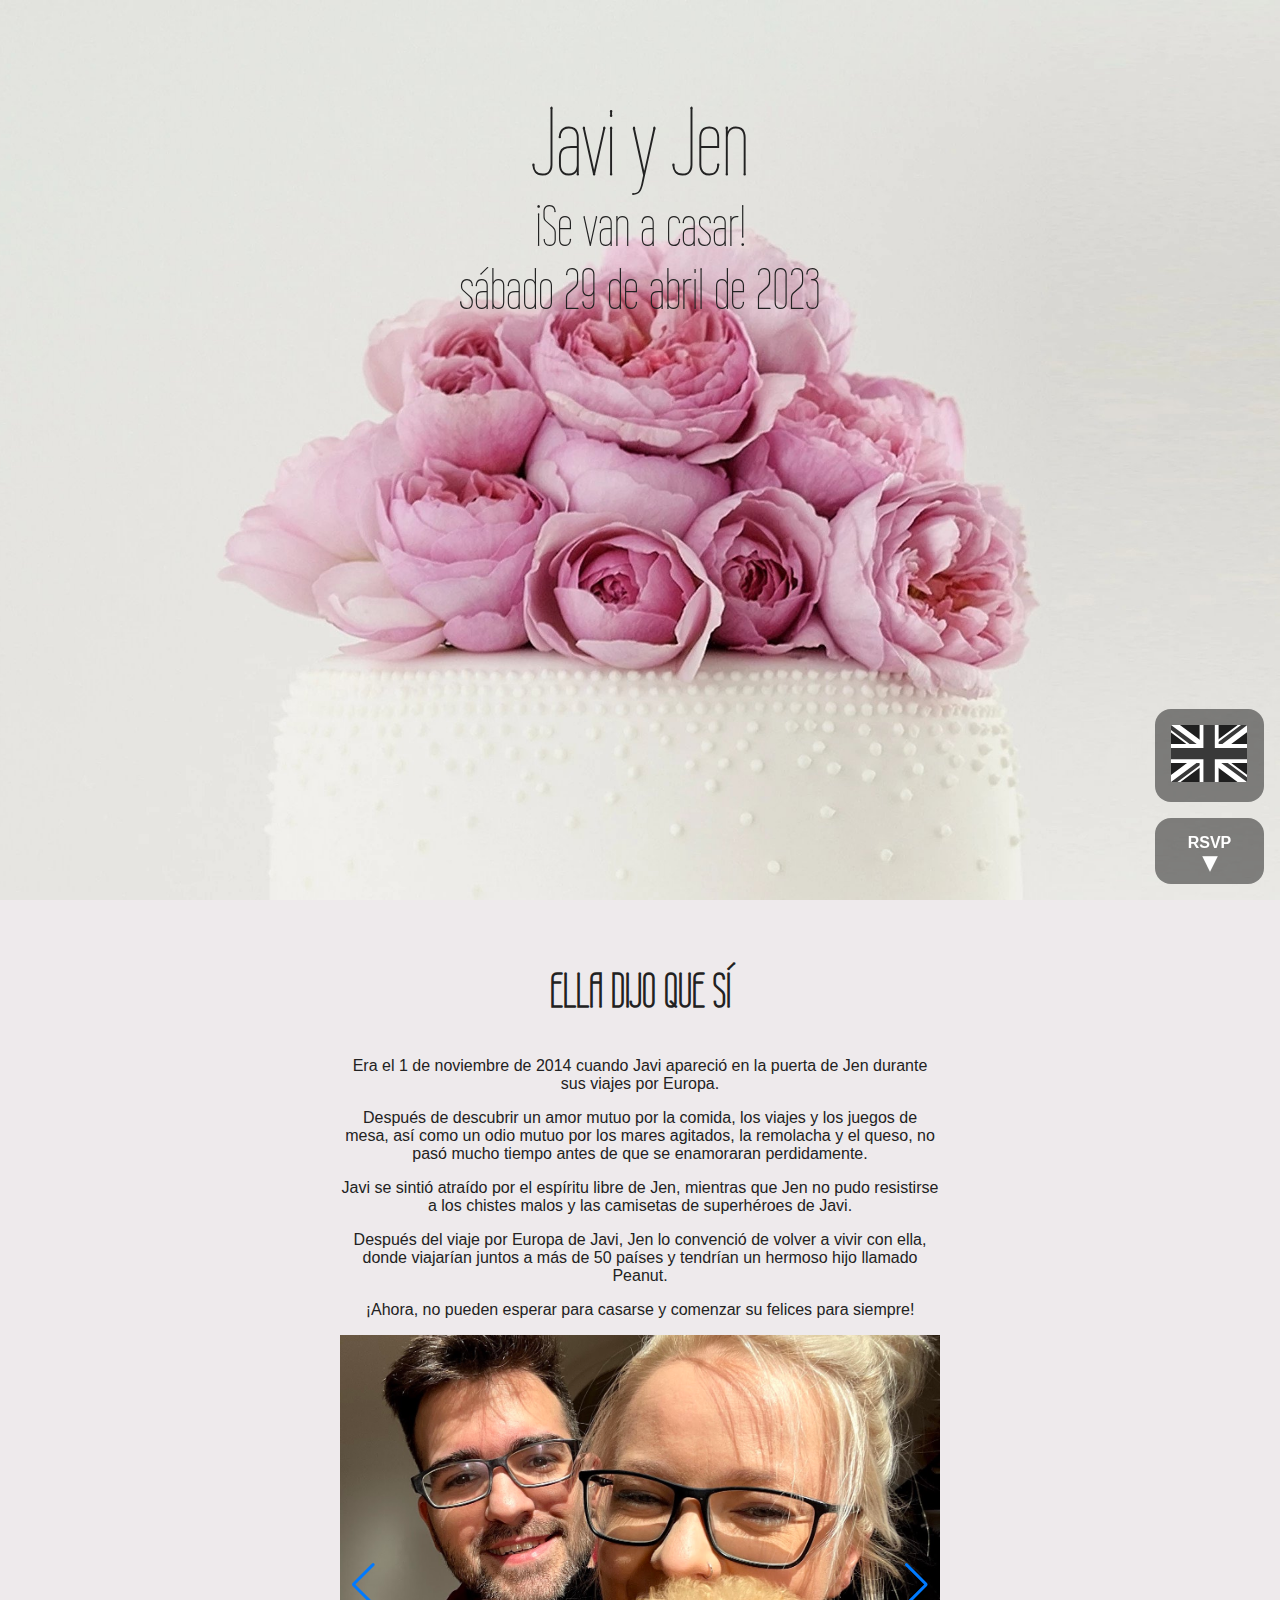
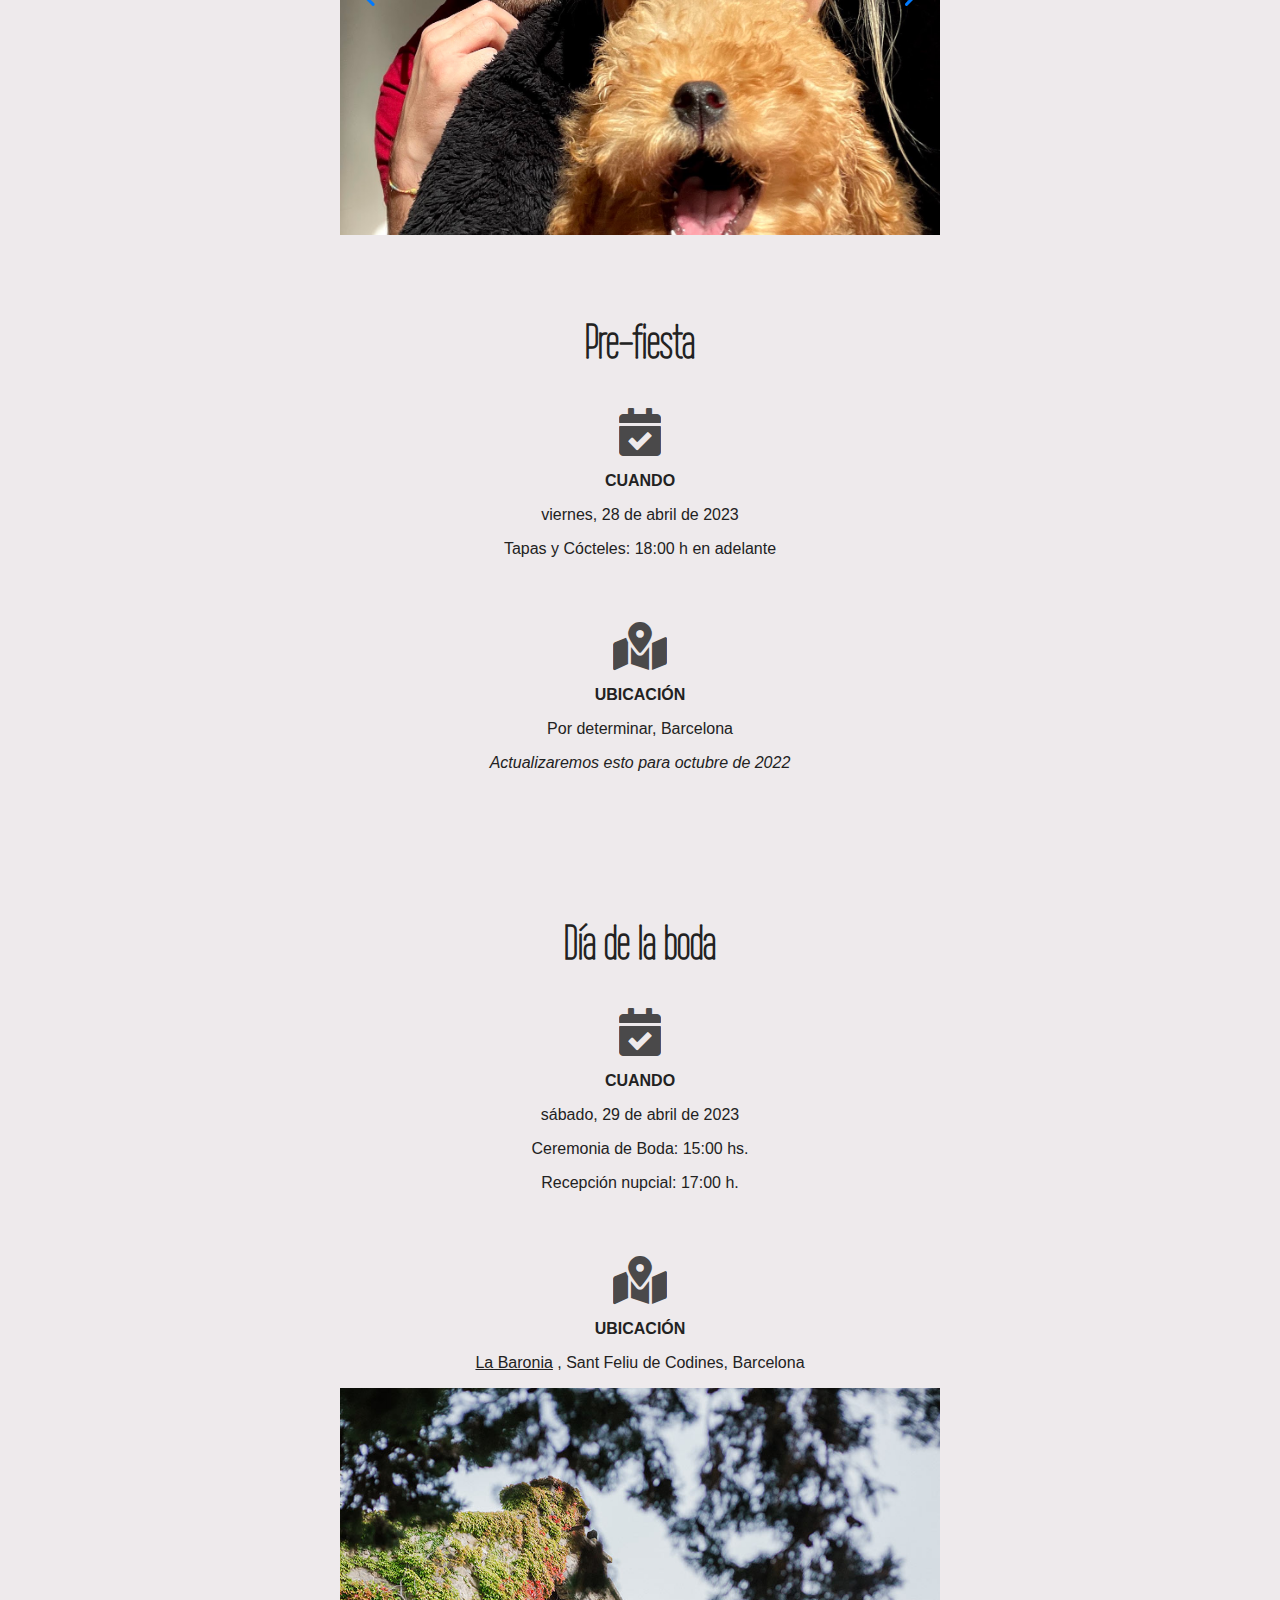
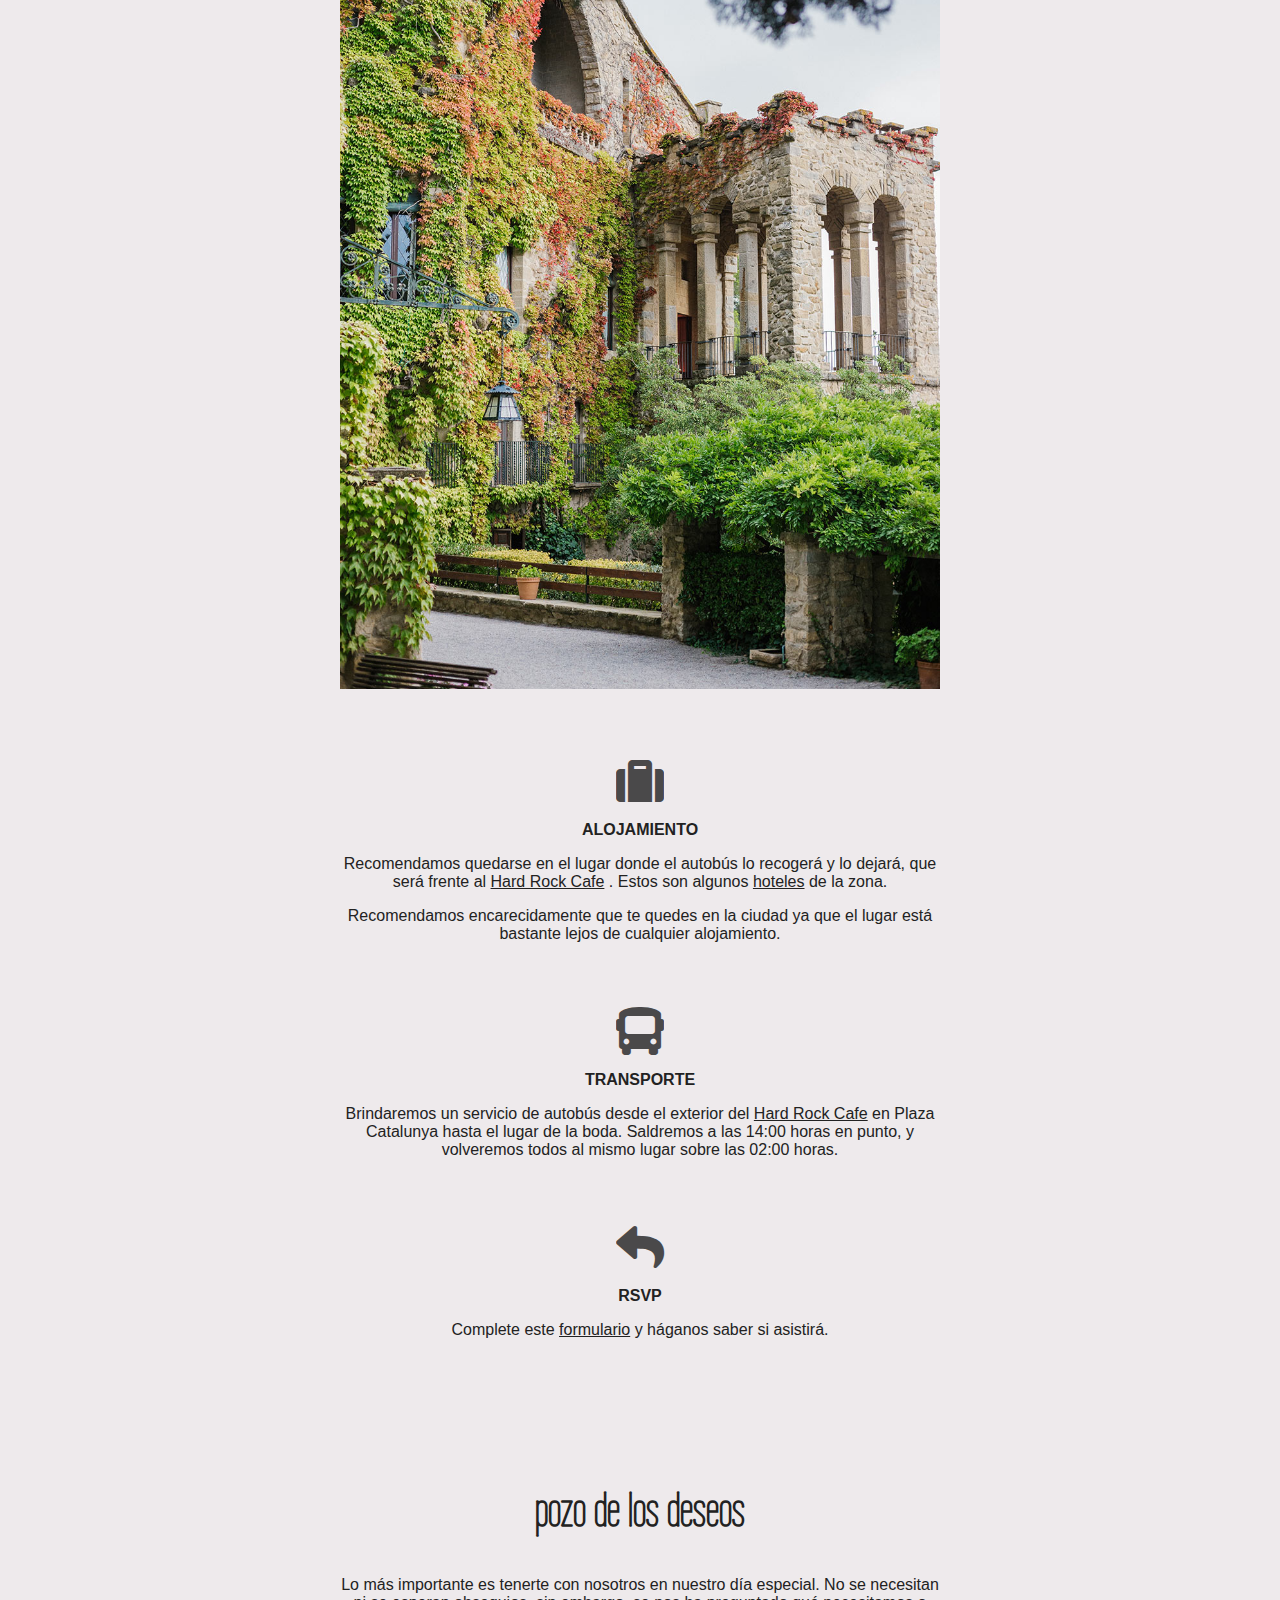
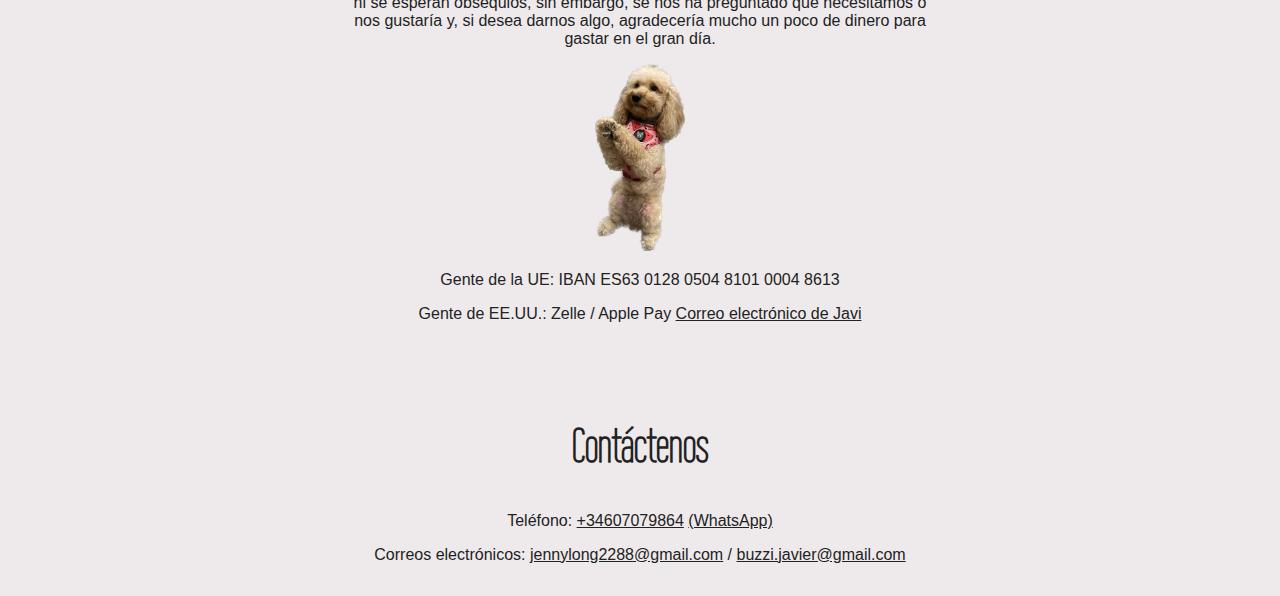
==== index_es.html @ a598b98b "Adds favicon" ====
<!DOCTYPE html>
<html lang="es">
  <head>
    <meta charset="UTF-8">
    <meta name="viewport" content="width=device-width, initial-scale=1">
    <title>La boda de Javi y Jen</title>
    <link rel="shortcut icon" href="img/favicon.ico">
    <link rel="stylesheet" type="text/css" href="theme.css">
    <link rel="stylesheet" type="text/css" href="./icons/css/all.min.css">
    <link rel="stylesheet" href="https://fonts.googleapis.com/css?family=Wire+One&display=swap">
    <link rel="stylesheet" type="text/css" href="https://cdn.jsdelivr.net/npm/swiper@8/swiper-bundle.min.css">

    <script src="https://cdn.jsdelivr.net/npm/swiper@8/swiper-bundle.min.js"></script>
  </head>
  <body>
    <header class="header">
      <div class="wrapper">
        <h1 class="heading">
          Javi y Jen
          <span class="heading-subtext">¡Se van a casar! <br>sábado 29 de abril de 2023</span>
        </h1>
      </div>
      <span id="countdown"></span>
    </header>
    <div class="navigation">
      <a data-scroll href="index.html" id="changeLanguage" class="english" title="In English"><span></span></a>
      <a data-scroll href="#rsvp" id="rsvpButton">RSVP</a>
    </div>
    <section class="section">
      <h2 class="sub-heading">ELLA DIJO QUE SÍ</h2>
      <p>Era el 1 de noviembre de 2014 cuando Javi apareció en la puerta de Jen durante sus viajes por Europa.</p>
      <p>Después de descubrir un amor mutuo por la comida, los viajes y los juegos de mesa, así como un odio mutuo por los mares agitados, la remolacha y el queso, no pasó mucho tiempo antes de que se enamoraran perdidamente.</p>
      <p>Javi se sintió atraído por el espíritu libre de Jen, mientras que Jen no pudo resistirse a los chistes malos y las camisetas de superhéroes de Javi.</p>
      <p>Después del viaje por Europa de Javi, Jen lo convenció de volver a vivir con ella, donde viajarían juntos a más de 50 países y tendrían un hermoso hijo llamado Peanut.</p>
      <p>¡Ahora, no pueden esperar para casarse y comenzar su felices para siempre!</p>
      <div class="swiper">
        <!-- Additional required wrapper -->
        <div class="swiper-wrapper">
          <div class="swiper-slide"><img src="./img/us-3.jpeg" alt="Jen, Javi, and Peanut" /></div>
          <div class="swiper-slide"><img src="./img/us.jpeg" alt="Jen and Javi" /></div>
          <div class="swiper-slide"><img src="./img/us-1.jpeg" alt="Jen and Javi" /></div>
          <div class="swiper-slide"><img src="./img/us-2.jpeg" alt="Jen and Javi" /></div>
        </div>
        <!-- If we need navigation buttons -->
        <div class="swiper-button-prev"></div>
        <div class="swiper-button-next"></div>
      </div>
    </section>
    <section class="section">
      <h2 class="sub-heading">Pre-fiesta</h2>
      <div class="details">
        <i class="fas fa-calendar-check"></i>
        <h3 class="details-heading">Cuando</h3>
        <p>viernes, 28 de abril de 2023</p>
        <p>Tapas y Cócteles: 18:00 h en adelante</p>
      </div>
      <div class="details">
        <i class="fas fa-map-marked-alt"></i>
        <h3 class="details-heading">Ubicación</h3>
        <p>Por determinar, Barcelona</p>
        <p><i>Actualizaremos esto para octubre de 2022</i></p>
      </div>
    </section>
    <section class="section">
      <h2 class="sub-heading">Día de la boda</h2>
      <div class="details">
        <i class="fas fa-calendar-check"></i>
        <h3 class="details-heading">Cuando</h3>
        <p>sábado, 29 de abril de 2023</p>
        <p>Ceremonia de Boda: 15:00 hs.</p>
        <p>Recepción nupcial: 17:00 h.</p>
      </div>
      <div class="details">
        <i class="fas fa-map-marked-alt"></i>
        <h3 class="details-heading">Ubicación</h3>
        <p><a rel="noopener" target="_blank" href="https://www.google.com/maps/place/La+Baronia/@41.6997006,2.1577025,15z/data=!4m2!3m1!1s0x0:0x22a5445315586c4f?sa=X&amp;ved=2ahUKEwiZ_7Hfxa36AhWH_KQKHc-iAcgQ_BJ6BAhlEAc">La Baronia</a> , Sant Feliu de Codines, Barcelona</p>
        <img src="./img/resort.jpeg" alt="La Baronía" />
      </div>
      <div class="details">
        <i class="fas fa-suitcase"></i>
        <h3 class="details-heading">Alojamiento</h3>
        <p>Recomendamos quedarse en el lugar donde el autobús lo recogerá y lo dejará, que será frente al <a href="https://www.google.com/maps/place/Hard+Rock+Cafe/@41.3858942,2.1707583,15z/data=!4m2!3m1!1s0x0:0x4099c128fa4b2ab0?sa=X&amp;ved=2ahUKEwimu-HQ0a36AhVbhP0HHeHsADwQ_BJ6BAhwEAc" ,="" target="_blank">Hard Rock Cafe</a> . Estos son algunos <a href="https://www.google.com/maps/search/hotels/@41.3874303,2.1682647,17z/data=!3m1!4b1!4m7!2m6!5m4!5m2!1s2023-04-28!2i2!9i300!6e3" target="_blank">hoteles</a> de la zona.</p>
        <p>Recomendamos encarecidamente que te quedes en la ciudad ya que el lugar está bastante lejos de cualquier alojamiento.</p>
      </div>
      <div class="details">
        <i class="fas fa-bus"></i>
        <h3 class="details-heading">Transporte</h3>
        <p>Brindaremos un servicio de autobús desde el exterior del <a href="https://www.google.com/maps/place/Hard+Rock+Cafe/@41.3858942,2.1707583,15z/data=!4m2!3m1!1s0x0:0x4099c128fa4b2ab0?sa=X&amp;ved=2ahUKEwimu-HQ0a36AhVbhP0HHeHsADwQ_BJ6BAhwEAc" ,="" target="_blank">Hard Rock Cafe</a> en Plaza Catalunya hasta el lugar de la boda. Saldremos a las 14:00 horas en punto, y volveremos todos al mismo lugar sobre las 02:00 horas.</p>
      </div>
      <div class="details" id="rsvp">
        <i class="fas fa-reply"></i>
        <h3 class="details-heading">RSVP</h3>
        <p>Complete este <a target="_blank" href="https://forms.gle/3f8pbY7bsptuFsvb8">formulario</a> y háganos saber si asistirá.</p>
      </div>
    </section>
    <section class="section">
      <h2 class="sub-heading">pozo de los deseos</h2>
      <p>Lo más importante es tenerte con nosotros en nuestro día especial. No se necesitan ni se esperan obsequios, sin embargo, se nos ha preguntado qué necesitamos o nos gustaría y, si desea darnos algo, agradecería mucho un poco de dinero para gastar en el gran día.</p>
      <img class="peanut" src="./img/peanut.png" alt="Peanut" />

      <p>Gente de la UE: IBAN <span id="javi2">no-scrape!</span></p>
      <p>Gente de EE.UU.: Zelle / Apple Pay <a href="#javi">Correo electrónico de Javi</a></p>
    </section>
    <section class="section">
      <h2 class="sub-heading">Contáctenos</h2>
      <p>Teléfono: <span id="jen2">no-scrape!</span> <span id="jen3">no-scrape!</span></p>

      <p>Correos electrónicos: <span id="jen">no-scrape!</span> / <span id="javi">no-scrape!</span></p>
    </section>
    <script src="./js/smooth-scroll.polyfills.min.js"></script>
    <script defer>
      var scroll = new SmoothScroll('a[href*="#"]');
      var rsvpButton = document.getElementById('rsvpButton')

      var javi = 'YnV6emkuamF2aWVyQGdtYWlsLmNvbQ==';
      var javi2 = 'RVM2MyAwMTI4IDA1MDQgODEwMSAwMDA0IDg2MTM=';
      var jen = 'amVubnlsb25nMjI4OEBnbWFpbC5jb20=';
      var jen2 = 'KzM0NjA3MDc5ODY0';

      function createLink(type, value, wrapElement, display) {
        var el = document.createElement("a");
        el.href = type + value
        el.innerHTML = display || value
        wrapElement.innerHTML = el.outerHTML
      }

      createLink('m' + 'a' + 'i' + 'l' + 't' + 'o' + ':', atob(javi), document.getElementById('javi'));
      document.getElementById('javi2').innerHTML = atob(javi2);
      createLink('m' + 'a' + 'i' + 'l' + 't' + 'o' + ':', atob(jen), document.getElementById('jen'));
      createLink('m' + 'a' + 'i' + 'l' + 't' + 'o' + ':', atob(jen), document.getElementById('jen'));
      createLink('t' + 'e' + 'l' + ':', atob(jen2), document.getElementById('jen2'));
      createLink('https://wa.me/', atob(jen2).replace('+', ''), document.getElementById('jen3'), '(WhatsApp)');

      var countDownDate = new Date("Apr 29, 2023 14:00:00").getTime();

      var x = setInterval(function() {

        // Get today's date and time
        var now = new Date().getTime();

        // Find the distance between now and the count down date
        var distance = countDownDate - now;

        // Time calculations for days, hours, minutes and seconds
        var days = Math.floor(distance / (1000 * 60 * 60 * 24));
        var hours = Math.floor((distance % (1000 * 60 * 60 * 24)) / (1000 * 60 * 60));
        var minutes = Math.floor((distance % (1000 * 60 * 60)) / (1000 * 60));
        var seconds = Math.floor((distance % (1000 * 60)) / 1000);

        document.getElementById("countdown").innerHTML = days + "d " + hours + "h "
        + minutes + "m " + seconds + "s ";

        // If the count down is finished, write some text
        if (distance < 0) {
          clearInterval(x);
          document.getElementById("countdown").innerHTML = "Thank you for coming.";
        }
      }, 1000);

      var swiper = new Swiper('.swiper', {
        // Optional parameters
        direction: 'horizontal',
        centeredSlides: true,
        loop: true,

        // If we need pagination
        pagination: {
          el: '.swiper-pagination',
        },

        // Navigation arrows
        navigation: {
          nextEl: '.swiper-button-next',
          prevEl: '.swiper-button-prev',
        },

        // And if we need scrollbar
        scrollbar: {
          el: '.swiper-scrollbar',
        },
      });
    </script>
  </body>
</html>
---- theme.css ----
*{
    font-family: 'Quicksand', sans-serif;
    font-size: 16px;
    color: #222;
}
html, body{
    margin: 0;
    height: 100vh;
    text-align: center;
   background-color: #dad0d573;
}
.header{
    background-image: url(./img/hero.jpeg);
    background-repeat: no-repeat;
    background-position: 50% 60%;
    background-attachment: scroll;
    background-size: cover;
    height: 40vh;
    margin: 0;
    padding-top: 60vh;
}
.wrapper {
    position: absolute;
    width: 100%;
}
.heading {
    position: relative;
    display: block;
    font-family: 'Wire One', cursive;
    font-size: 6em;
    font-weight: normal;
    margin: 0;
    margin-top: -50vh;
}
#countdown {
    display: block;
    font-family: 'Wire One', cursive;
    font-size: 3em;
    margin-top: 25vh;
}
.heading-subtext{
    display: block;
    font-family: 'Wire One', cursive;
    font-size: .6em;
    /* padding-top: 23vh; */
}
#changeLanguage.english > span {
    background: url("img/uk.svg") no-repeat;
}
#changeLanguage.spanish > span {
    background: url("img/es.svg") no-repeat;
}
#changeLanguage.english:hover > span {
    background: url("img/us.svg") no-repeat;
}
#changeLanguage.spanish:hover > span {
    background: url("img/cu.svg") no-repeat;
}

#changeLanguage > span {
    width: 1em;
    display: inline-block;
    min-width: 77px;
    min-height: 57px;
    filter: grayscale(100%);
}
.navigation {
    position: fixed;
    z-index: 9999;
    right: 1em;
    bottom: 1em;
}
.navigation a{
    margin-bottom: 1em;
    display: block;
    background: rgba(20,20,20,.5);
    border-radius: 1em;
    color: white;
    font-weight: bold;
    padding: 1em;
    text-decoration: none;
}
.navigation a:last-child{
    margin-bottom: 0;
}
.navigation a#rsvpButton::after{
    content: "\25BE";
    display: block;
    font-size: 28px;
    line-height: 0;
    margin-bottom: 6px;
    margin-top: 10px;
    text-align: center;
}
.navigation a:active,
.navigation a:hover{
    background: rgba(20,20,20,.9);
}
.section{
    margin: 0 auto;
    max-width: 600px;
    padding: 1em 2.4em;
}
.sub-heading{
    font-family: 'Wire One', cursive;
    font-size: 3em;
    margin-top: 1em;
}
.details{
    margin: 0 auto 4em;
}
.details-heading{
    font-weight: bold;
    text-transform: uppercase;
}
.fas {
    font-size: 3em;
    opacity: .8;
}
.section img {
    width: 100%
}

.section img.peanut {
    max-width: 10vh;
}
/* .swiper {
    width-max: 600px;
    height-max: 300px;
} */
.swiper-slide {
    text-align: center;
    font-size: 18px;
    background: #fff;
    display: flex;
    justify-content: center;
    align-items: center;
}

.swiper-slide img {
    display: block;
    width: 100%;
    height: 100%;
    object-fit: cover;
    max-height: 500px;
}

.swiper-slide {
    width: 50%;
}

.swiper-slide:nth-child(2n) {
    width: 20%;
}

.swiper-slide:nth-child(3n) {
    width: 40%;
}


@media only screen and (max-width: 600px) {
    .heading {
        font-size: 4em;
    }
    .navigation {
        right: .5em;
        bottom: .5em;
    }
    .navigation a{
        margin-bottom: .5em;
        border-radius: .5em;
        padding: .5em;
    }
    #changeLanguage > span {
        min-width: 50px;
        min-height: 37px;
    }
  }
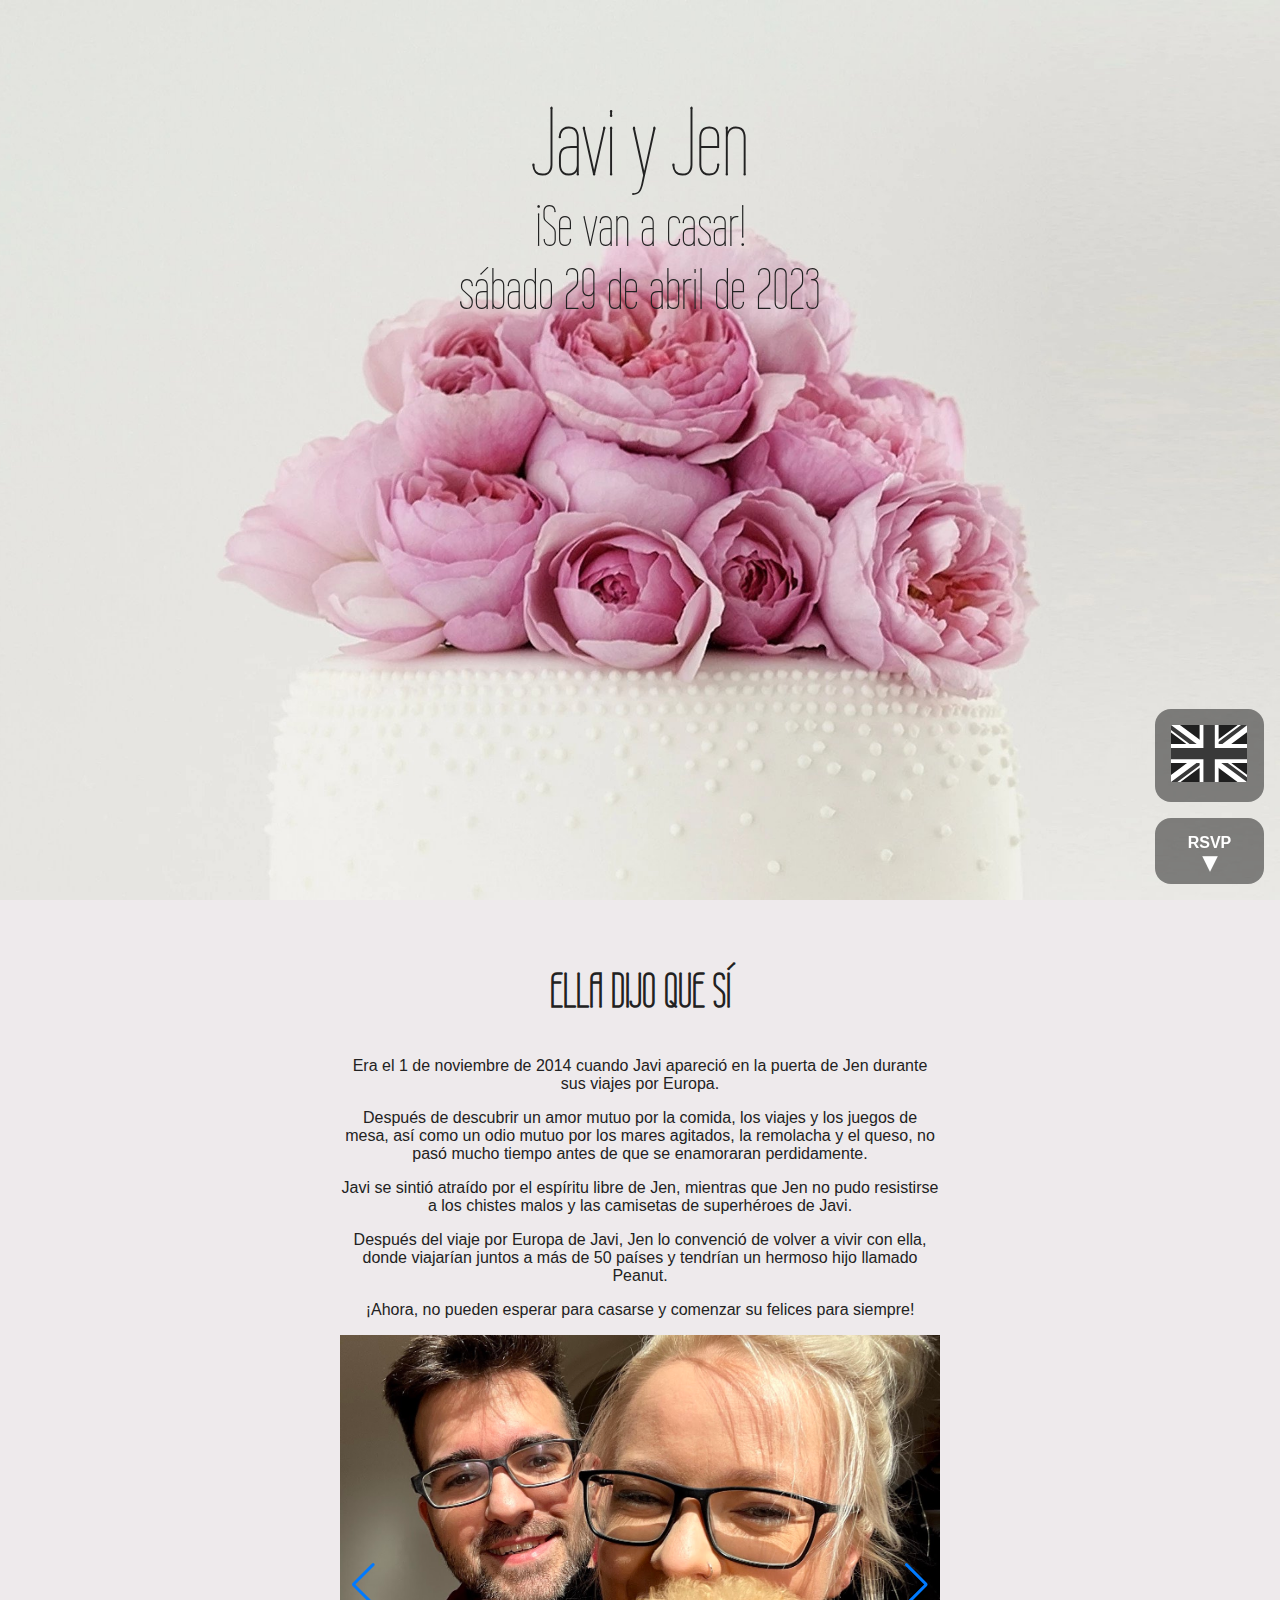
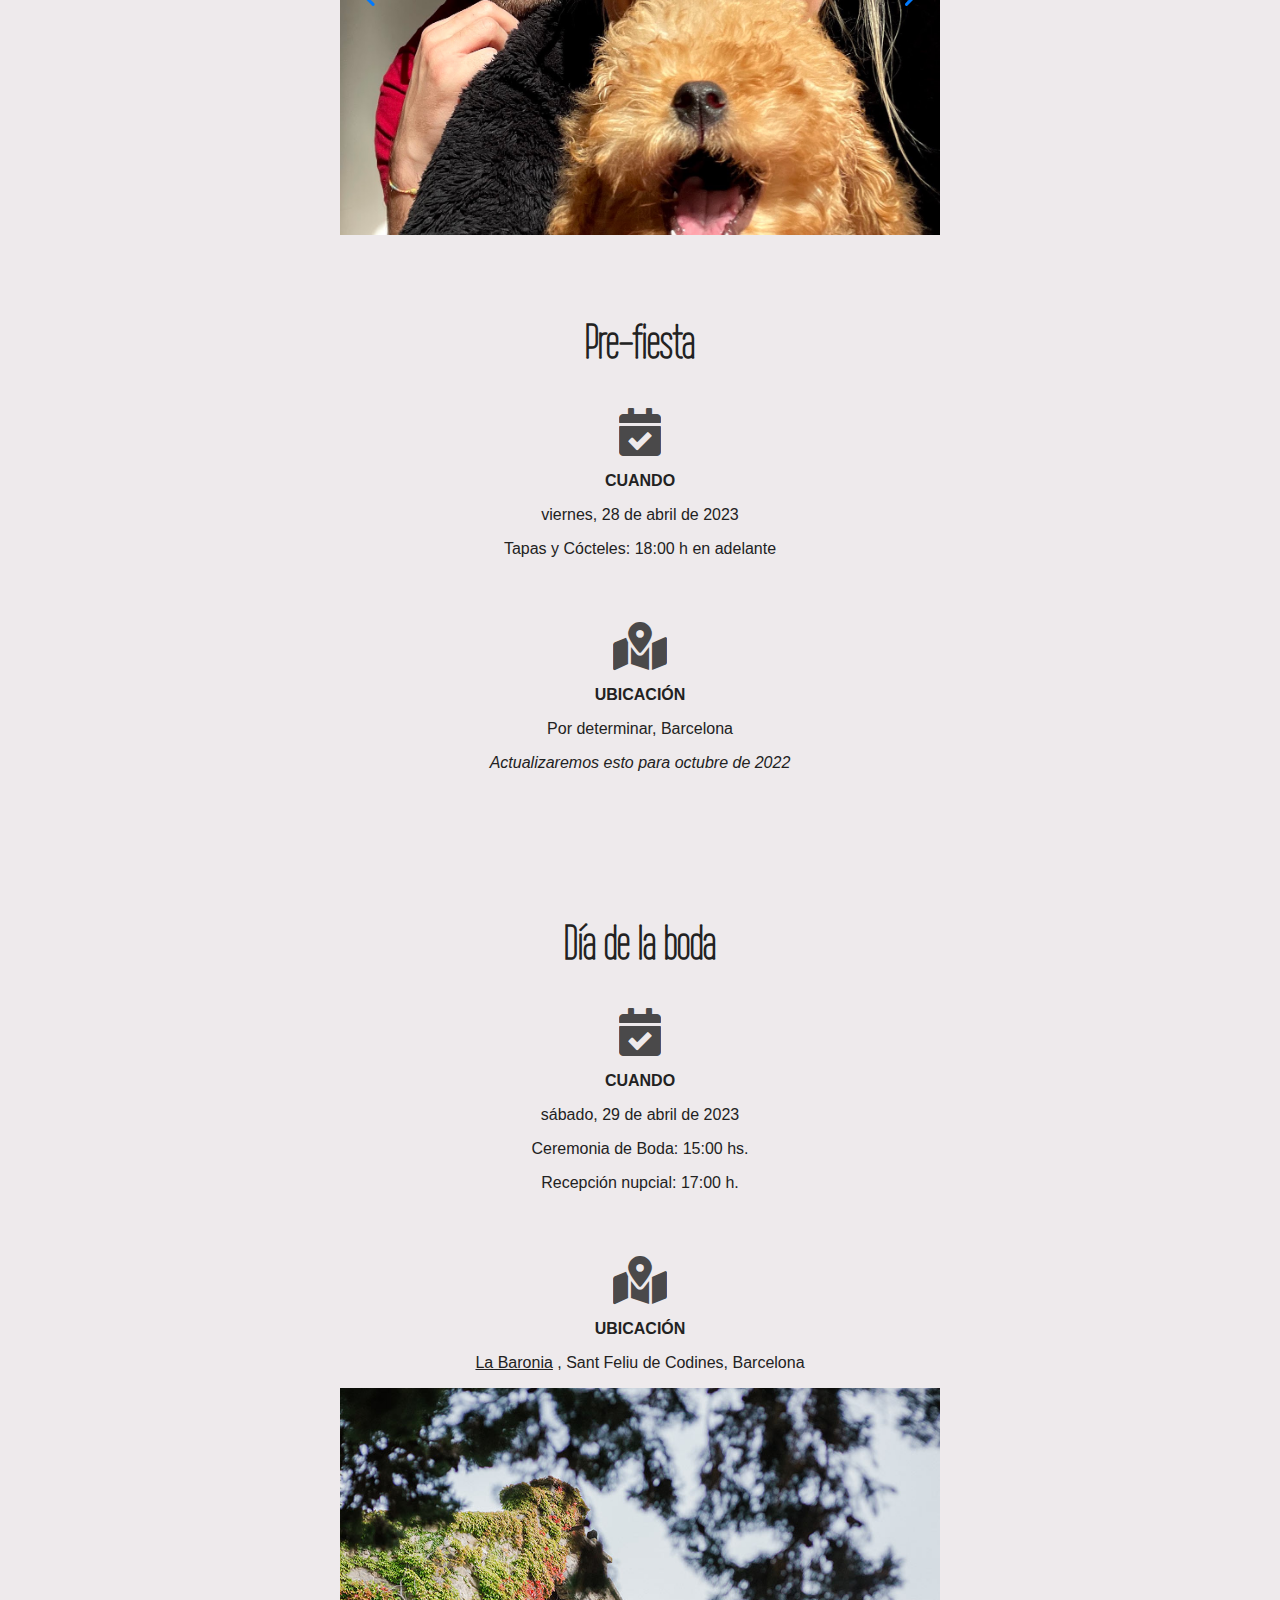
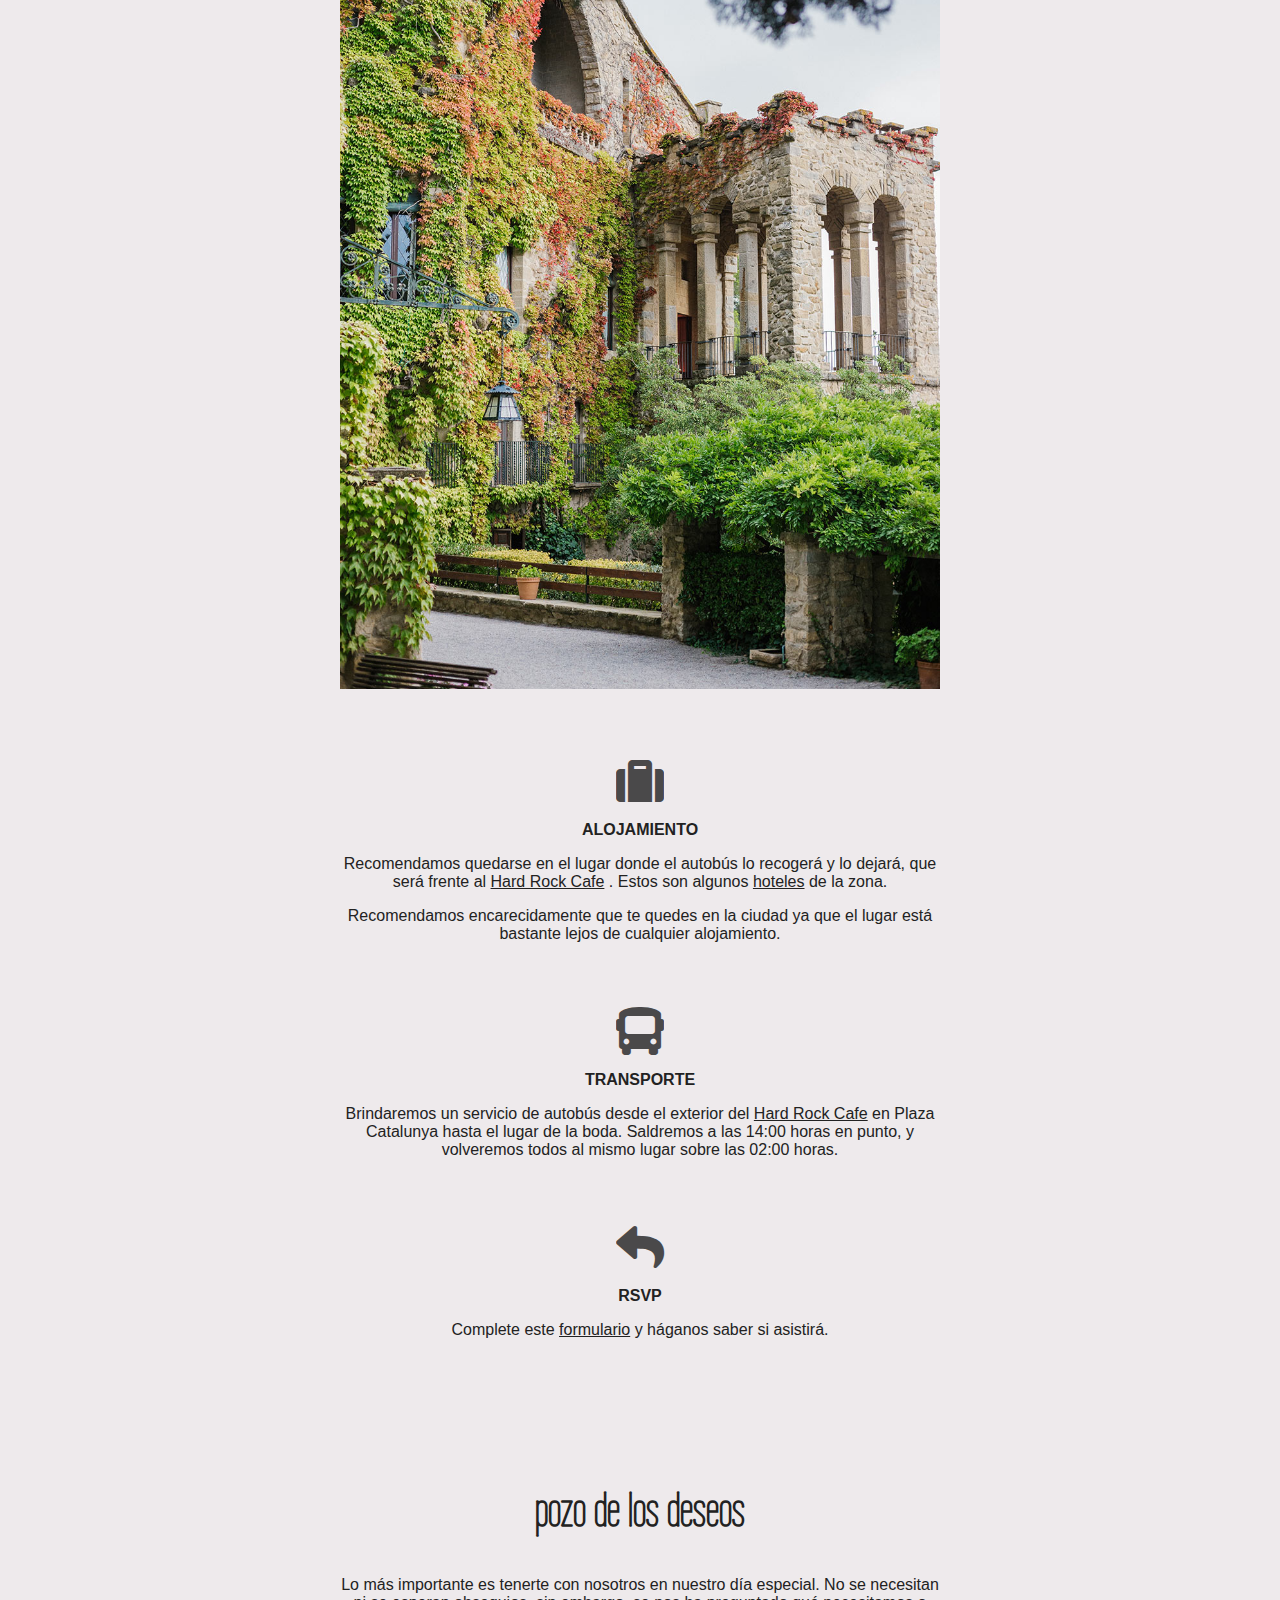
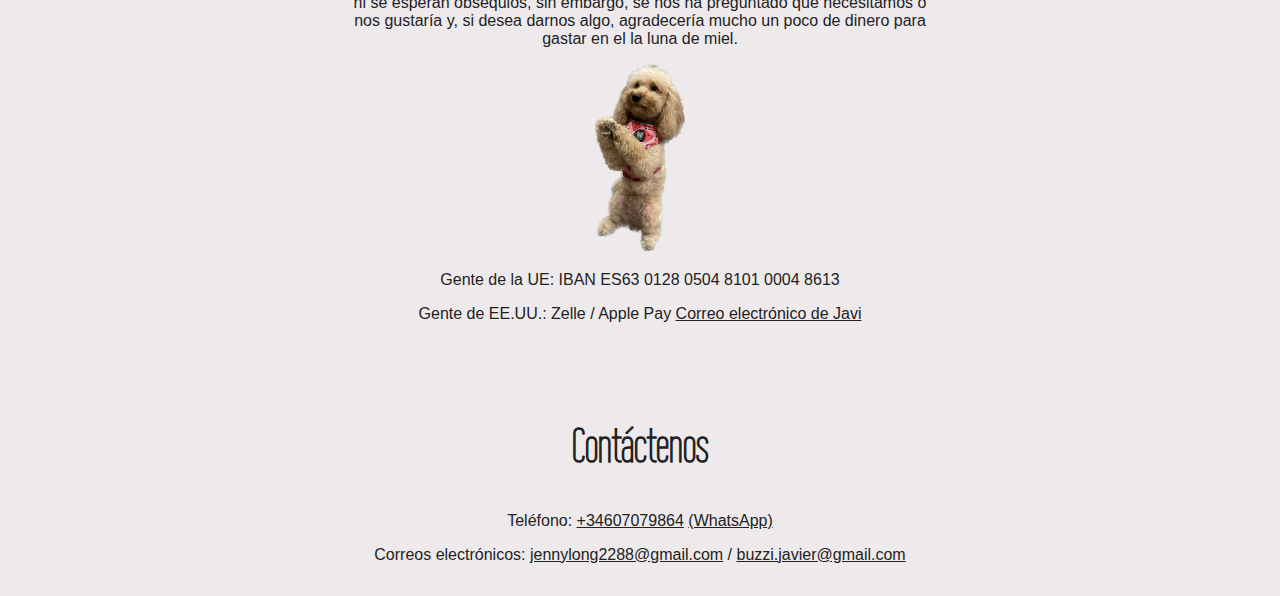
==== commit 4465349d: "Update text" ====
--- a/index_es.html
+++ b/index_es.html
@@ -95,7 +95,7 @@
     </section>
     <section class="section">
       <h2 class="sub-heading">pozo de los deseos</h2>
-      <p>Lo más importante es tenerte con nosotros en nuestro día especial. No se necesitan ni se esperan obsequios, sin embargo, se nos ha preguntado qué necesitamos o nos gustaría y, si desea darnos algo, agradecería mucho un poco de dinero para gastar en el gran día.</p>
+      <p>Lo más importante es tenerte con nosotros en nuestro día especial. No se necesitan ni se esperan obsequios, sin embargo, se nos ha preguntado qué necesitamos o nos gustaría y, si desea darnos algo, agradecería mucho un poco de dinero para gastar en el la luna de miel.</p>
       <img class="peanut" src="./img/peanut.png" alt="Peanut" />
 
       <p>Gente de la UE: IBAN <span id="javi2">no-scrape!</span></p>
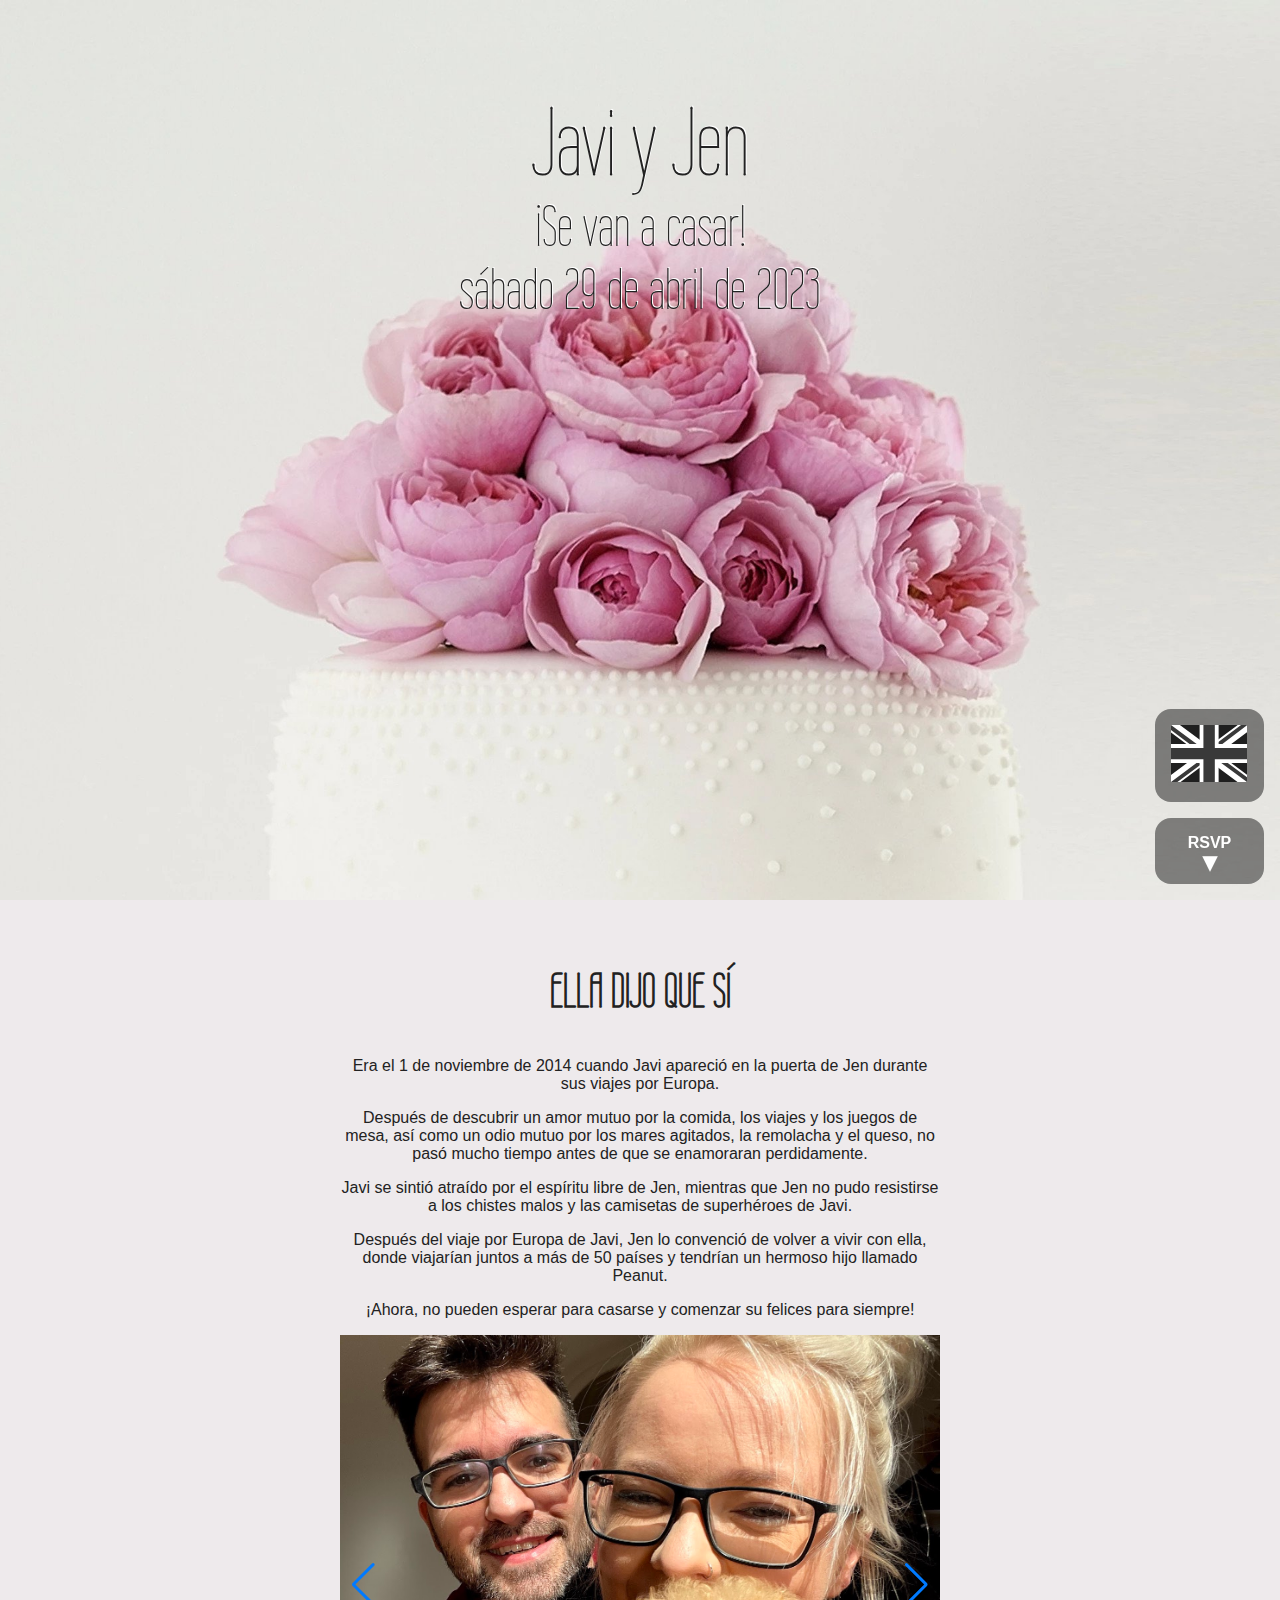
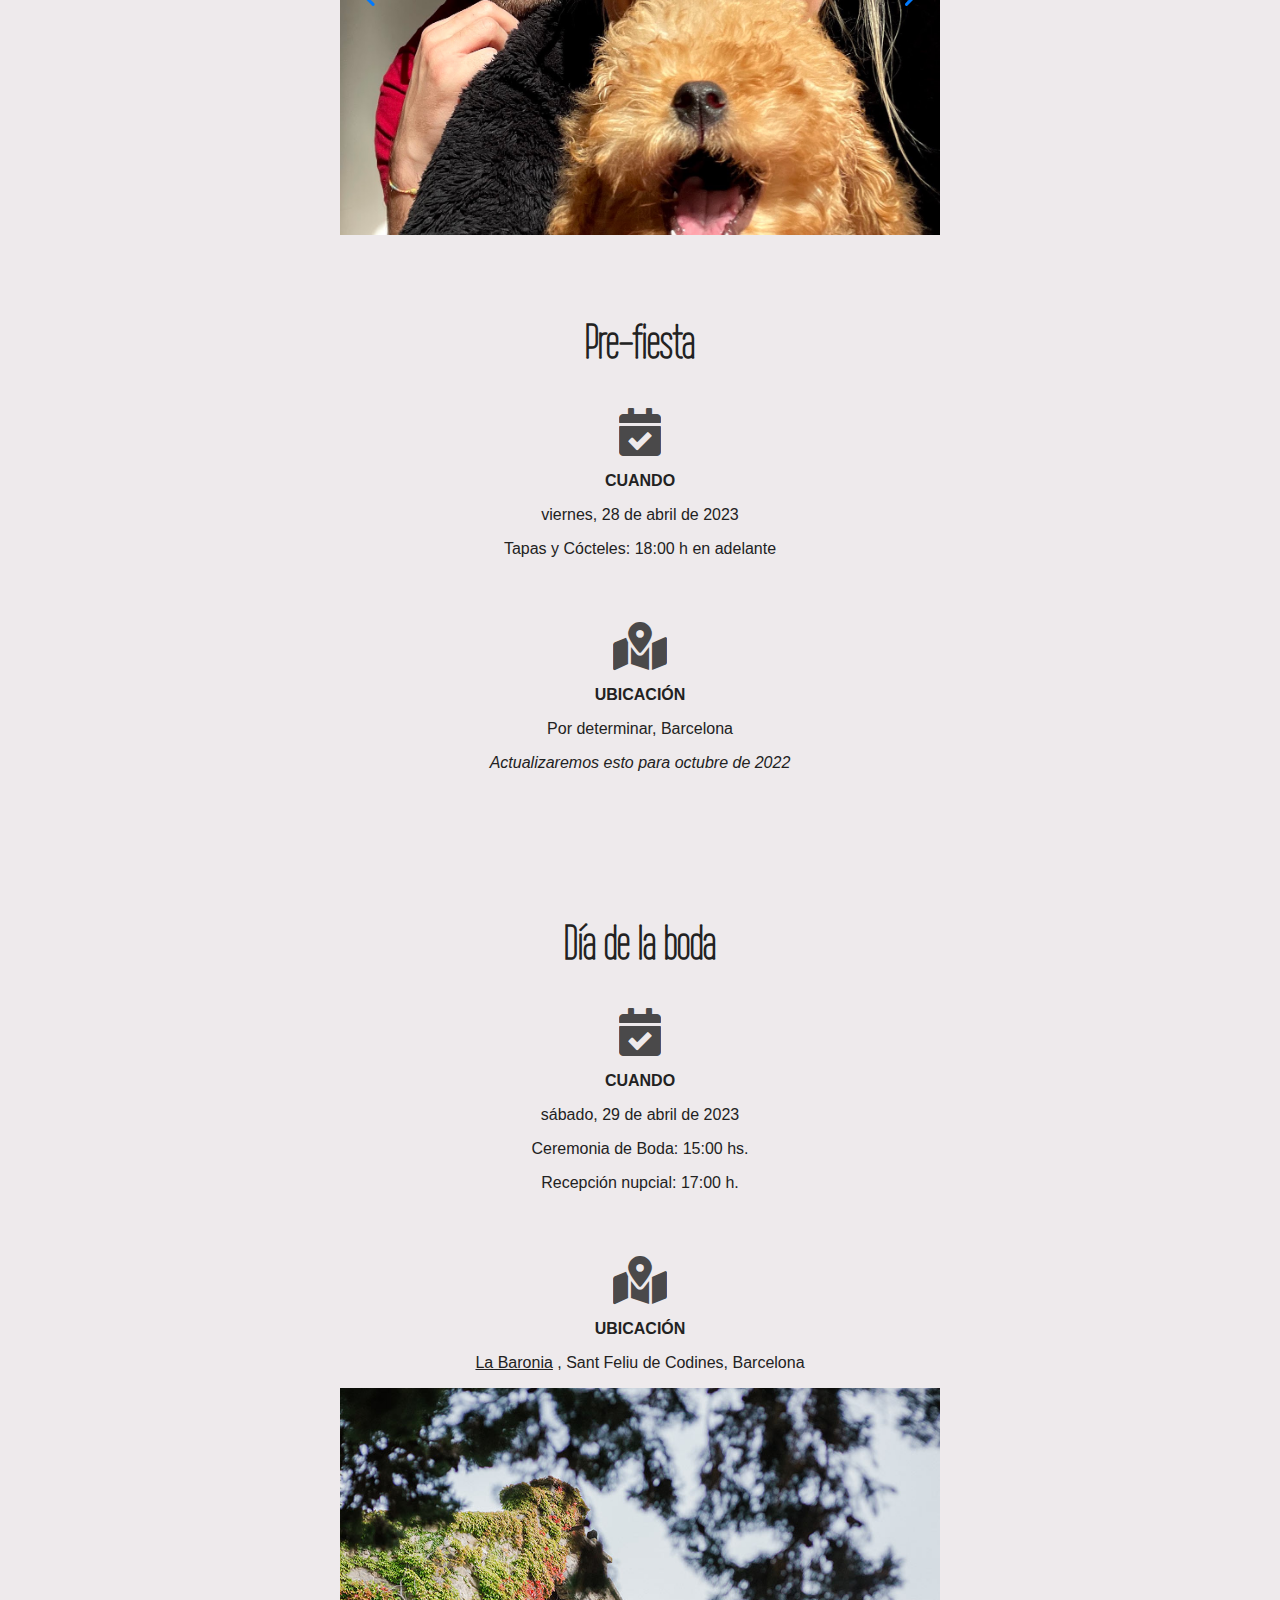
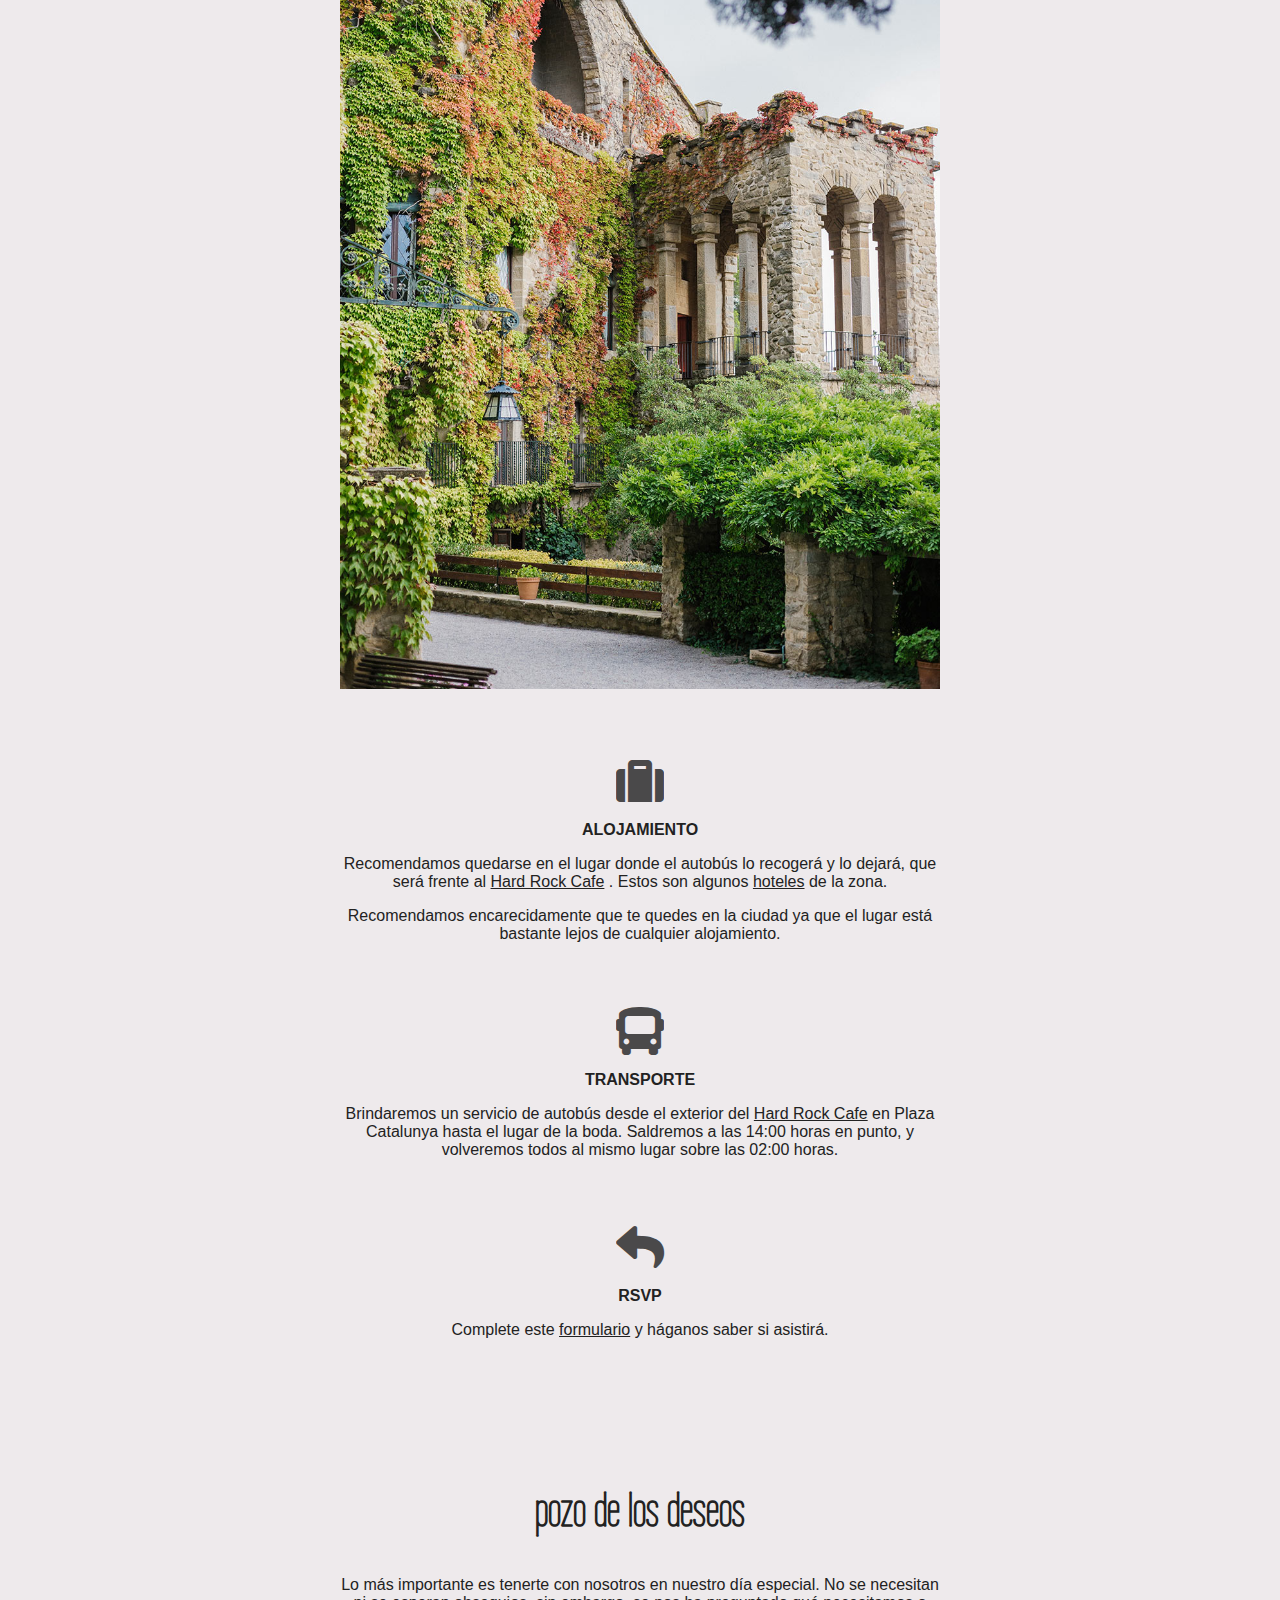
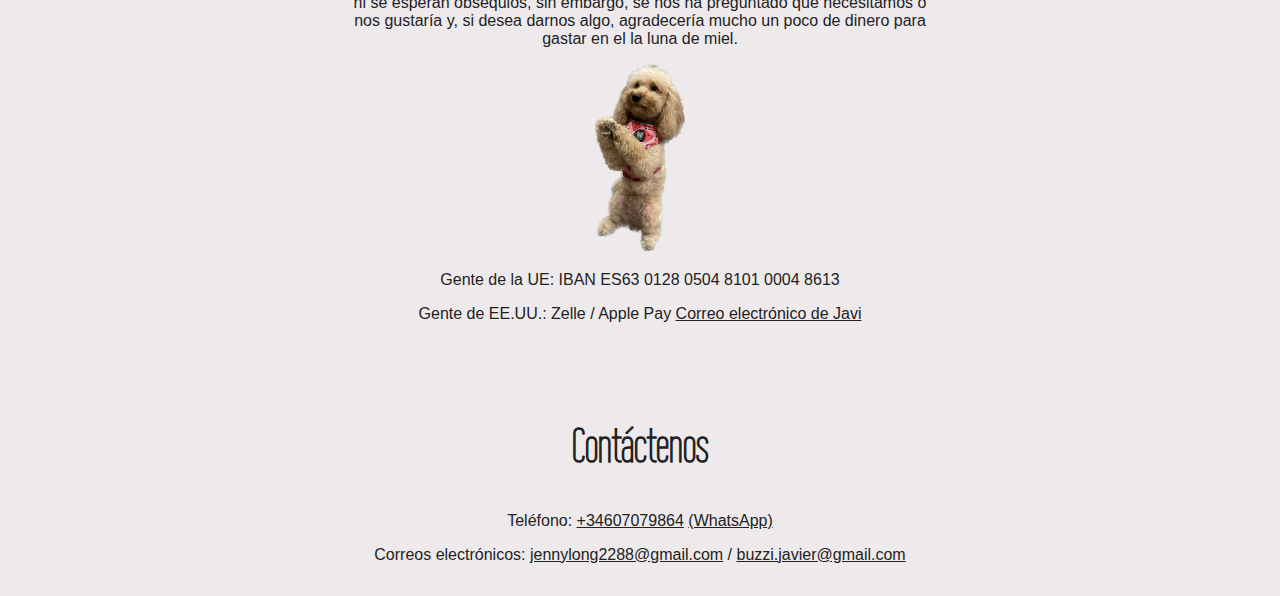
==== commit 4e066e56: "Fixes css" ====
--- a/index_es.html
+++ b/index_es.html
@@ -5,7 +5,7 @@
     <meta name="viewport" content="width=device-width, initial-scale=1">
     <title>La boda de Javi y Jen</title>
     <link rel="shortcut icon" href="img/favicon.ico">
-    <link rel="stylesheet" type="text/css" href="theme.css">
+    <link rel="stylesheet" type="text/css" href="theme.css?t=2">
     <link rel="stylesheet" type="text/css" href="./icons/css/all.min.css">
     <link rel="stylesheet" href="https://fonts.googleapis.com/css?family=Wire+One&display=swap">
     <link rel="stylesheet" type="text/css" href="https://cdn.jsdelivr.net/npm/swiper@8/swiper-bundle.min.css">
--- a/theme.css
+++ b/theme.css
@@ -1,6 +1,6 @@
 *{
     font-family: 'Quicksand', sans-serif;
-    font-size: 16px;
+    font-size: 1em;
     color: #222;
 }
 html, body{
@@ -9,7 +9,30 @@
     text-align: center;
    background-color: #dad0d573;
 }
-.header{
+
+
+.header2 .big{
+    font-size: 8em;
+    /* font-family: 'Cedarville Cursive', cursive; */
+}
+
+.header2 .small{
+    font-size: 2em;
+}
+
+.header2 .middle{
+    font-size: 4em;
+}
+
+.header2 span{
+    display: block;
+}
+.header2 span, .header2 a{
+    font-family: 'Wire One', cursive;
+    text-shadow: 1px -1px #fff;
+}
+
+.header2{
     background-image: url(./img/hero.jpeg);
     background-repeat: no-repeat;
     background-position: 50% 60%;
@@ -19,11 +42,40 @@
     margin: 0;
     padding-top: 60vh;
 }
-.wrapper {
+.header2 > .wrapper {
     position: absolute;
     width: 100%;
 }
-.heading {
+.header2 > .wrapper > .heading {
+    position: relative;
+    display: block;
+    font-weight: normal;
+    margin: 0;
+    margin-top: -55vh;
+}
+.header2 > .align-bottom{
+    margin-top: 13vh;
+}
+.header2 > .align-bottom span:last-child{
+    padding-top: 1em;
+}
+
+.header{
+    text-shadow: 1px -1px #fff;
+    background-image: url(./img/hero.jpeg);
+    background-repeat: no-repeat;
+    background-position: 50% 60%;
+    background-attachment: scroll;
+    background-size: cover;
+    height: 40vh;
+    margin: 0;
+    padding-top: 60vh;
+}
+.header > .wrapper {
+    position: absolute;
+    width: 100%;
+}
+.header > .wrapper > .heading {
     position: relative;
     display: block;
     font-family: 'Wire One', cursive;
@@ -38,11 +90,15 @@
     font-size: 3em;
     margin-top: 25vh;
 }
+.heading-subtext, .heading-subtext > a{
+    font-family: 'Wire One', cursive;
+    font-size: .6em;
+}
+.heading-subtext > a{
+    font-size: 1em;
+}
 .heading-subtext{
     display: block;
-    font-family: 'Wire One', cursive;
-    font-size: .6em;
-    /* padding-top: 23vh; */
 }
 #changeLanguage.english > span {
     background: url("img/uk.svg") no-repeat;
@@ -124,10 +180,6 @@
 .section img.peanut {
     max-width: 10vh;
 }
-/* .swiper {
-    width-max: 600px;
-    height-max: 300px;
-} */
 .swiper-slide {
     text-align: center;
     font-size: 18px;
@@ -136,7 +188,6 @@
     justify-content: center;
     align-items: center;
 }
-
 .swiper-slide img {
     display: block;
     width: 100%;
@@ -144,22 +195,18 @@
     object-fit: cover;
     max-height: 500px;
 }
-
 .swiper-slide {
     width: 50%;
 }
-
 .swiper-slide:nth-child(2n) {
     width: 20%;
 }
-
 .swiper-slide:nth-child(3n) {
     width: 40%;
 }
 
-
 @media only screen and (max-width: 600px) {
-    .heading {
+    .header > .wrapper > .heading {
         font-size: 4em;
     }
     .navigation {
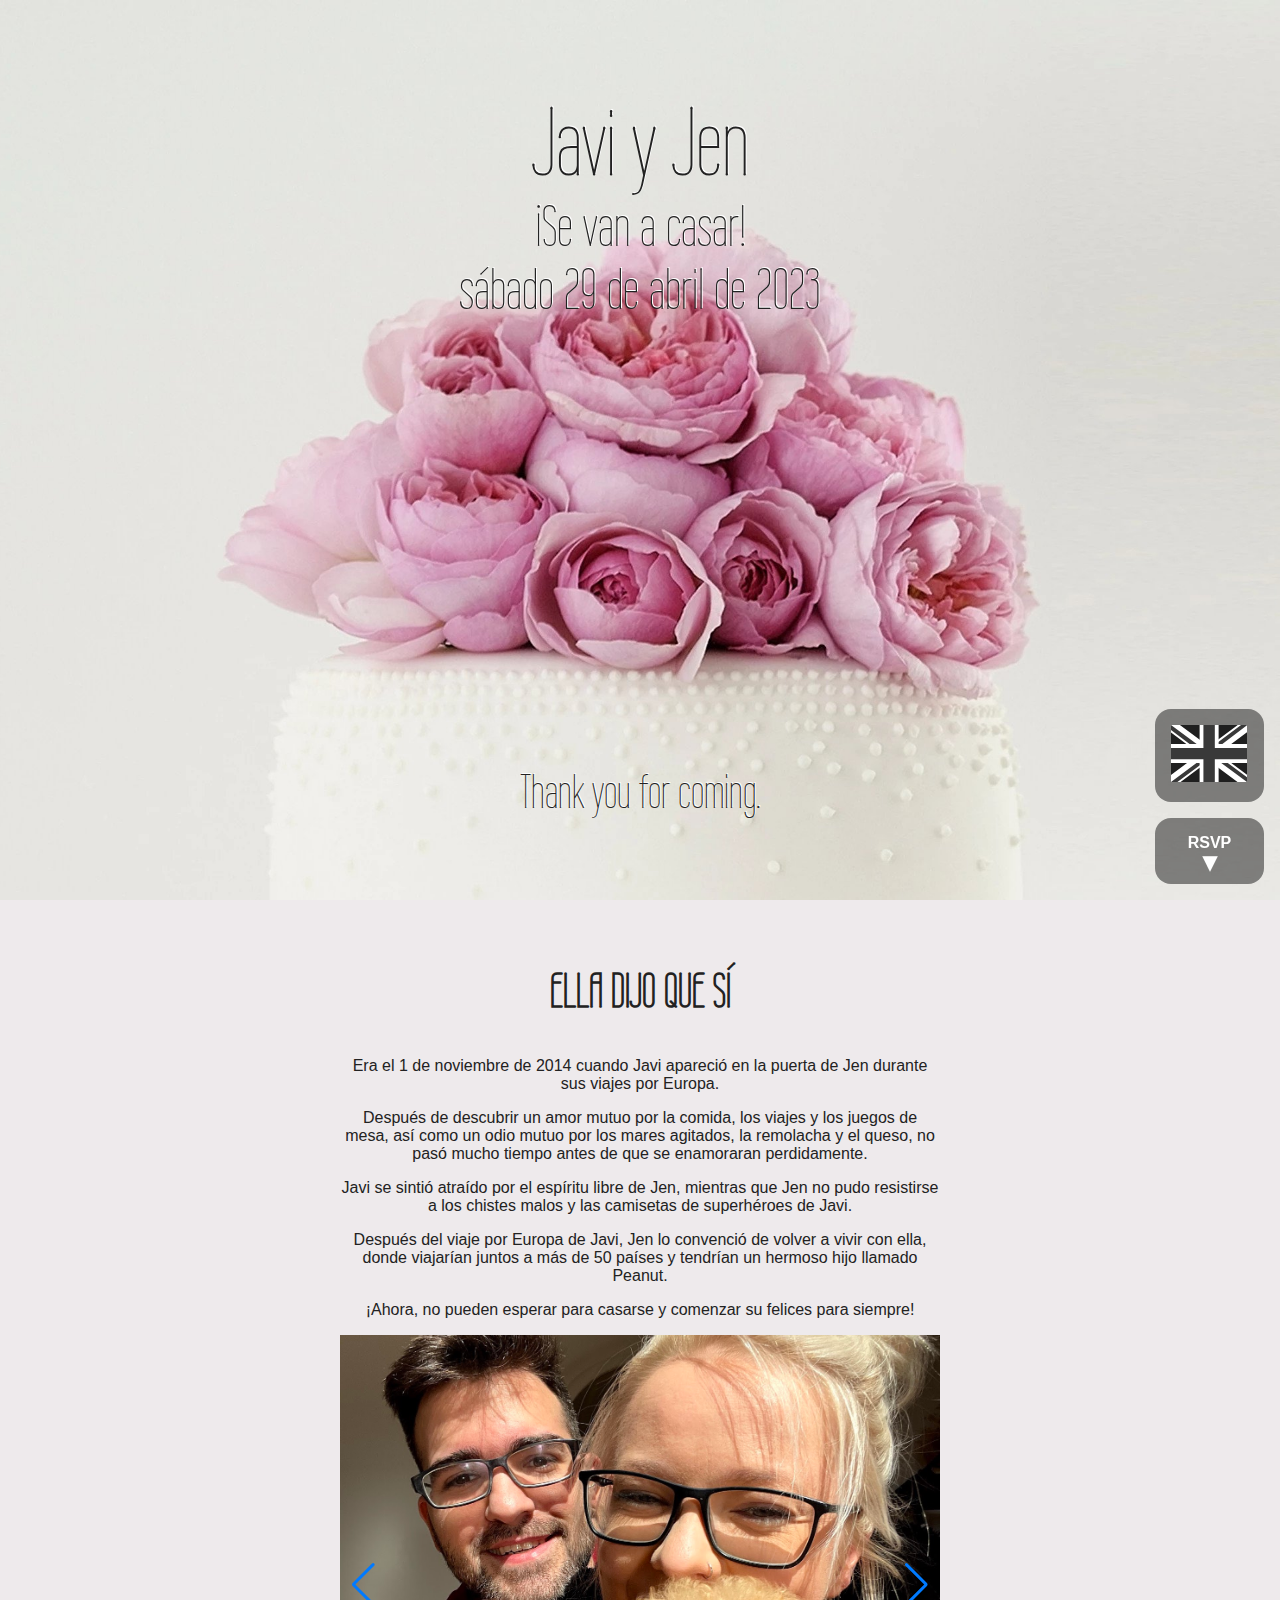
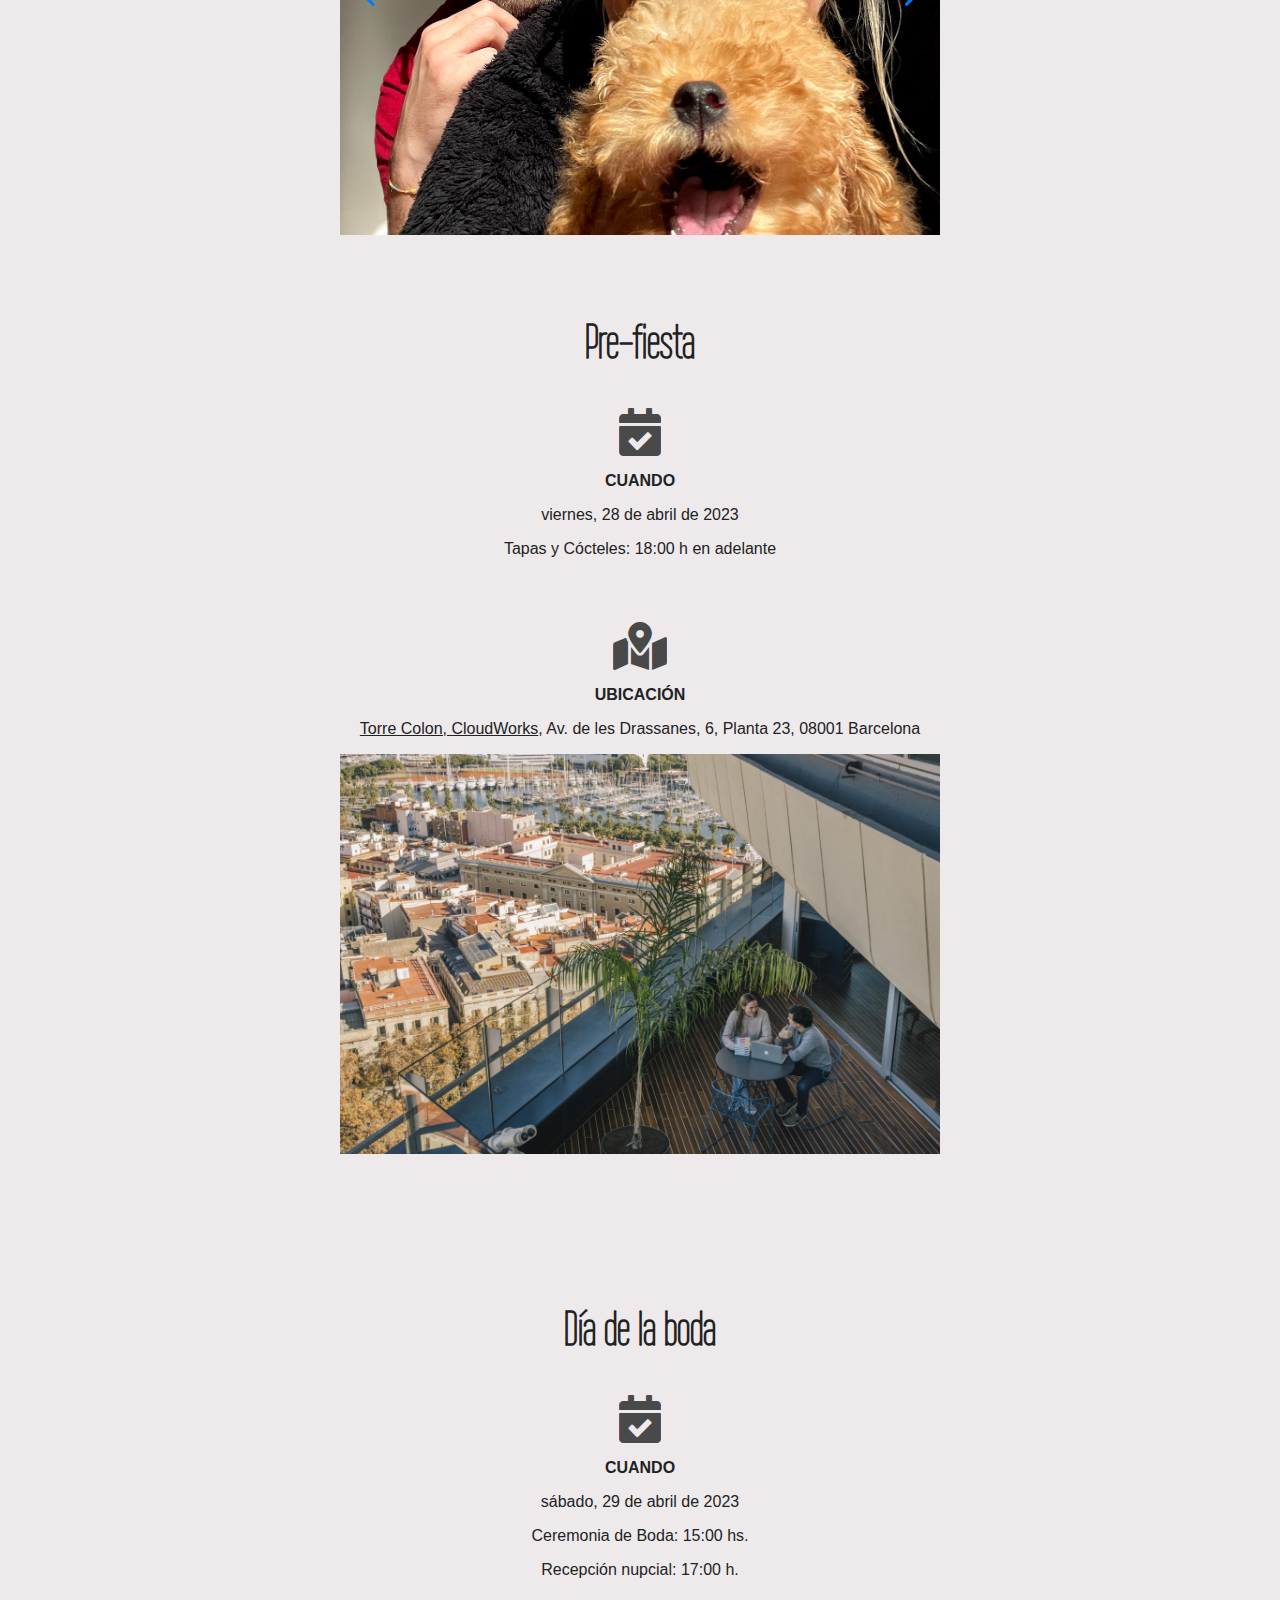
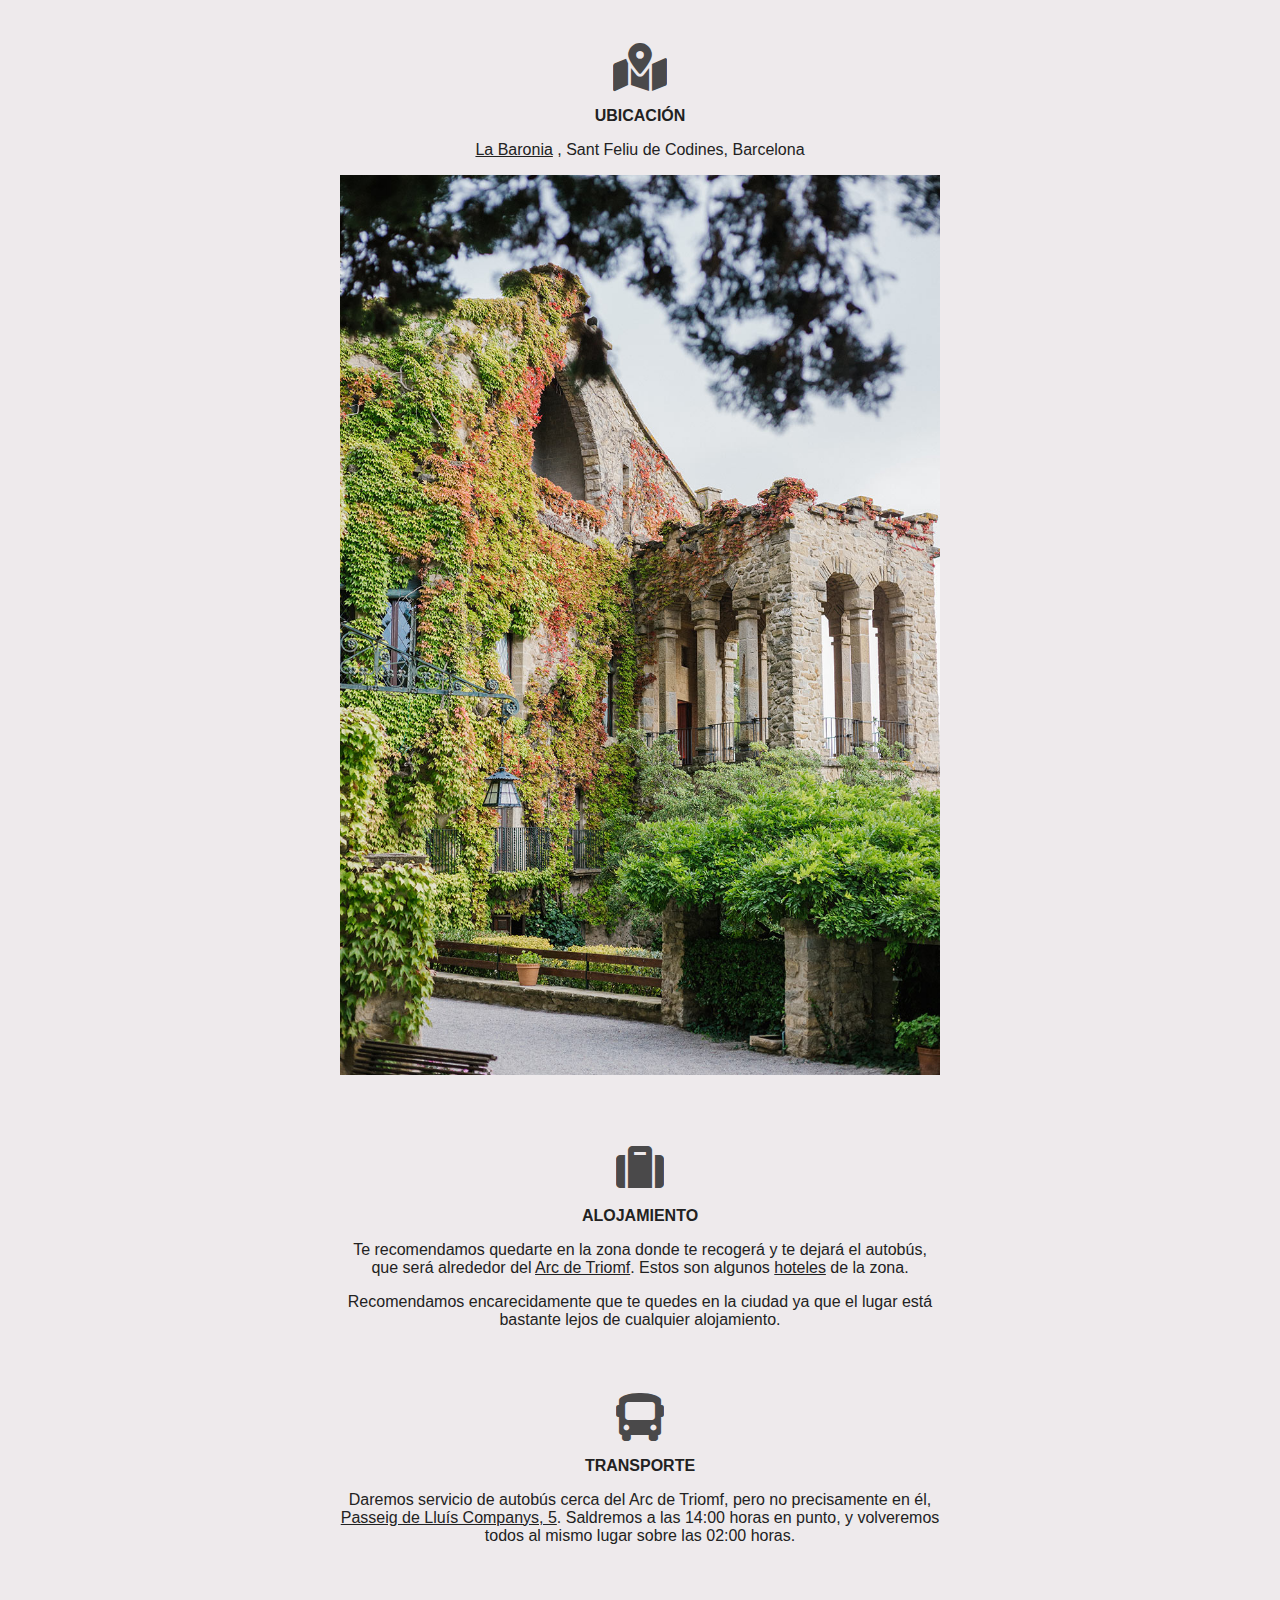
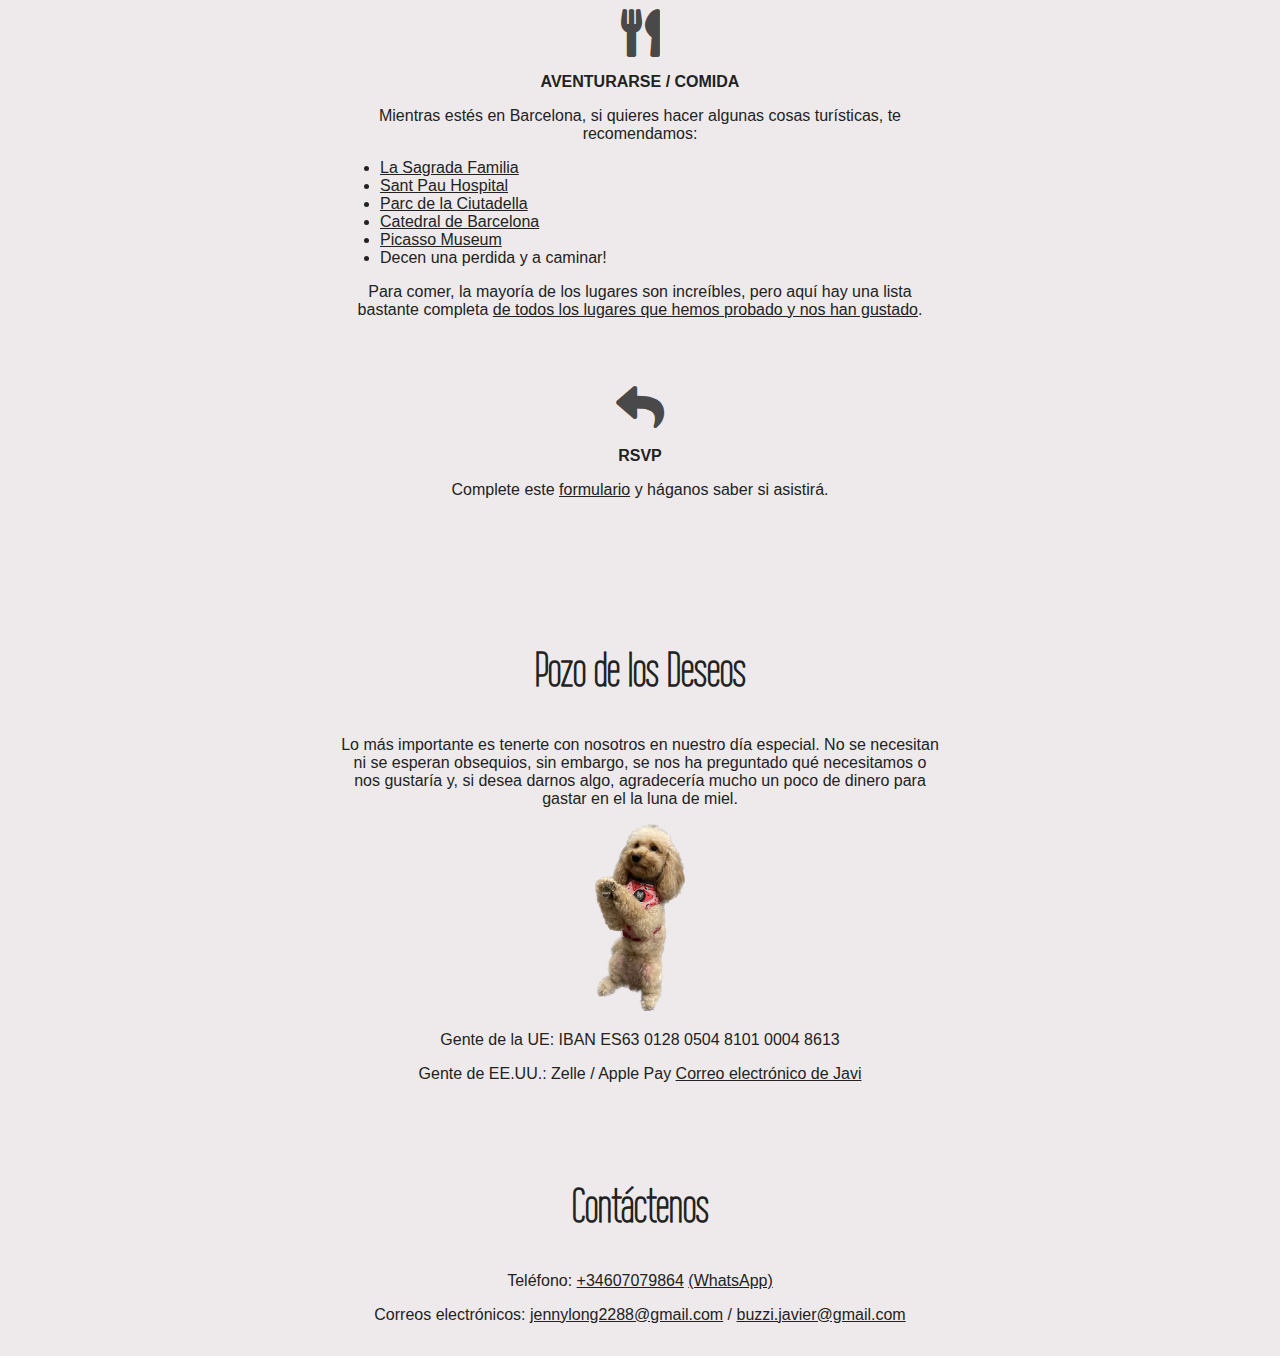
==== commit b06f1fef: "Updates the spanish page" ====
--- a/index_es.html
+++ b/index_es.html
@@ -57,8 +57,8 @@
       <div class="details">
         <i class="fas fa-map-marked-alt"></i>
         <h3 class="details-heading">Ubicación</h3>
-        <p>Por determinar, Barcelona</p>
-        <p><i>Actualizaremos esto para octubre de 2022</i></p>
+        <p><a rel="noopener" target="_blank" href="https://www.google.com/maps/place/Cloudworks+La+Rambla+-+Drassanes/@41.376458,2.1752264,15z/data=!4m5!3m4!1s0x0:0xe44ef449dd2c937f!8m2!3d41.376458!4d2.1752264">Torre Colon, CloudWorks</a>, Av. de les Drassanes, 6, Planta 23, 08001 Barcelona</p>
+        <img src="./img/pre-party.jpeg" alt="Torre Colon, CloudWorks" />
       </div>
     </section>
     <section class="section">
@@ -79,13 +79,27 @@
       <div class="details">
         <i class="fas fa-suitcase"></i>
         <h3 class="details-heading">Alojamiento</h3>
-        <p>Recomendamos quedarse en el lugar donde el autobús lo recogerá y lo dejará, que será frente al <a href="https://www.google.com/maps/place/Hard+Rock+Cafe/@41.3858942,2.1707583,15z/data=!4m2!3m1!1s0x0:0x4099c128fa4b2ab0?sa=X&amp;ved=2ahUKEwimu-HQ0a36AhVbhP0HHeHsADwQ_BJ6BAhwEAc" ,="" target="_blank">Hard Rock Cafe</a> . Estos son algunos <a href="https://www.google.com/maps/search/hotels/@41.3874303,2.1682647,17z/data=!3m1!4b1!4m7!2m6!5m4!5m2!1s2023-04-28!2i2!9i300!6e3" target="_blank">hoteles</a> de la zona.</p>
+        <p>Te recomendamos quedarte en la zona donde te recogerá y te dejará el autobús, que será alrededor del <a href="https://www.google.com/maps/place/Arco+de+Triunfo+de+Barcelona/@41.3890366,2.1823587,17z/data=!4m13!1m7!3m6!1s0x12a4a2fd1a28395f:0x1a087cace58cc937!2sPasseig+de+Llu%C3%ADs+Companys,+5,+08003+Barcelona,+Spain!3b1!8m2!3d41.3890366!4d2.1823587!3m4!1s0x12a4a2e3366a76a1:0xa9fe2baff53795b1!8m2!3d41.3910524!4d2.1806449", target="_blank">Arc de Triomf</a>. Estos son algunos <a href="https://www.google.com/maps/search/hotels/@41.3909632,2.1792243,16z/data=!4m7!2m6!5m4!5m2!1s2023-04-27!2i3!9i300!6e3" target="_blank">hoteles</a> de la zona.</p>
         <p>Recomendamos encarecidamente que te quedes en la ciudad ya que el lugar está bastante lejos de cualquier alojamiento.</p>
       </div>
       <div class="details">
         <i class="fas fa-bus"></i>
         <h3 class="details-heading">Transporte</h3>
-        <p>Brindaremos un servicio de autobús desde el exterior del <a href="https://www.google.com/maps/place/Hard+Rock+Cafe/@41.3858942,2.1707583,15z/data=!4m2!3m1!1s0x0:0x4099c128fa4b2ab0?sa=X&amp;ved=2ahUKEwimu-HQ0a36AhVbhP0HHeHsADwQ_BJ6BAhwEAc" ,="" target="_blank">Hard Rock Cafe</a> en Plaza Catalunya hasta el lugar de la boda. Saldremos a las 14:00 horas en punto, y volveremos todos al mismo lugar sobre las 02:00 horas.</p>
+        <p>Daremos servicio de autobús cerca del Arc de Triomf, pero no precisamente en él, <a href="https://www.google.com/maps/place/Passeig+de+Llu%C3%ADs+Companys,+5,+08003+Barcelona,+Spain/@41.3890366,2.1801647,17z/data=!3m1!4b1!4m5!3m4!1s0x12a4a2fd1a28395f:0x1a087cace58cc937!8m2!3d41.3890366!4d2.1823587", target="_blank">Passeig de Lluís Companys, 5</a>. Saldremos a las 14:00 horas en punto, y volveremos todos al mismo lugar sobre las 02:00 horas.</p>
+      </div>
+      <div class="details">
+        <i class="fas fa-utensils"></i>
+        <h3 class="details-heading">Aventurarse / Comida</h3>
+        <p>Mientras estés en Barcelona, ​​si quieres hacer algunas cosas turísticas, te recomendamos:</p>
+        <ul class="basic-list">
+          <li><a rel="noopener" target="_blank" href="https://www.google.com/maps/place/La+Sagrada+Familia/@41.4036299,2.1743558,15z/data=!4m5!3m4!1s0x0:0x9bd8aac21bc3c950!8m2!3d41.4036299!4d2.1743558">La Sagrada Familia</a></li>
+          <li><a rel="noopener" target="_blank" href="https://www.google.com/maps/place/Recinte+Modernista+de+Sant+Pau+-+Museu/@41.4036299,2.1743558,15z/data=!3m1!5s0x12a4a2e6b34d9f6b:0x8b4f9bf3b806a5fa!4m12!1m6!3m5!1s0x0:0x9bd8aac21bc3c950!2sLa+Sagrada+Familia!8m2!3d41.4036299!4d2.1743558!3m4!1s0x12a4a2cfe2d175db:0x1bdbb06eff5d1934!8m2!3d41.411882!4d2.174377">Sant Pau Hospital</a></li>
+          <li><a rel="noopener" target="_blank" href="https://www.google.com/maps/place/Ciutadella+Park/@41.3866973,2.1677551,15z/data=!4m5!3m4!1s0x12a4a2fd439609e1:0x42386118e65a3d70!8m2!3d41.388123!4d2.1860152">Parc de la Ciutadella</a></li>
+          <li><a rel="noopener" target="_blank" href="https://www.google.com/maps/place/Cathedral+of+Barcelona/@41.3866973,2.1677551,15z/data=!4m5!3m4!1s0x12a4a2f996716c83:0x16f6112475e15883!8m2!3d41.383962!4d2.1761991">Catedral de Barcelona</a></li>
+          <li><a rel="noopener" target="_blank" href="https://www.google.com/maps/place/Picasso+Museum/@41.3852706,2.1787532,17z/data=!3m2!4b1!5s0x12a4a2fe9953f80b:0x4ecdca798904ec7a!4m5!3m4!1s0x12a4a2fe99bce26b:0x27011e710700cc63!8m2!3d41.3852706!4d2.1809472">Picasso Museum</a></li>
+          <li>Decen una perdida y a caminar!</li>
+        </ul>
+        <p>Para comer, la mayoría de los lugares son increíbles, pero aquí hay una lista bastante completa <a rel="noopener" target="_blank" href="https://docs.google.com/document/d/1nxk31zvsfoD4_5WzQ4x0QjrNOumwHVuA/edit?usp=sharing&ouid=104519500427982266007&rtpof=true&sd=true">de todos los lugares que hemos probado y nos han gustado</a>.</p>
       </div>
       <div class="details" id="rsvp">
         <i class="fas fa-reply"></i>
@@ -94,7 +108,7 @@
       </div>
     </section>
     <section class="section">
-      <h2 class="sub-heading">pozo de los deseos</h2>
+      <h2 class="sub-heading">Pozo de los Deseos</h2>
       <p>Lo más importante es tenerte con nosotros en nuestro día especial. No se necesitan ni se esperan obsequios, sin embargo, se nos ha preguntado qué necesitamos o nos gustaría y, si desea darnos algo, agradecería mucho un poco de dinero para gastar en el la luna de miel.</p>
       <img class="peanut" src="./img/peanut.png" alt="Peanut" />
 
--- a/theme.css
+++ b/theme.css
@@ -205,6 +205,10 @@
     width: 40%;
 }
 
+ul.basic-list > li {
+    text-align: left;
+}
+
 @media only screen and (max-width: 600px) {
     .header > .wrapper > .heading {
         font-size: 4em;
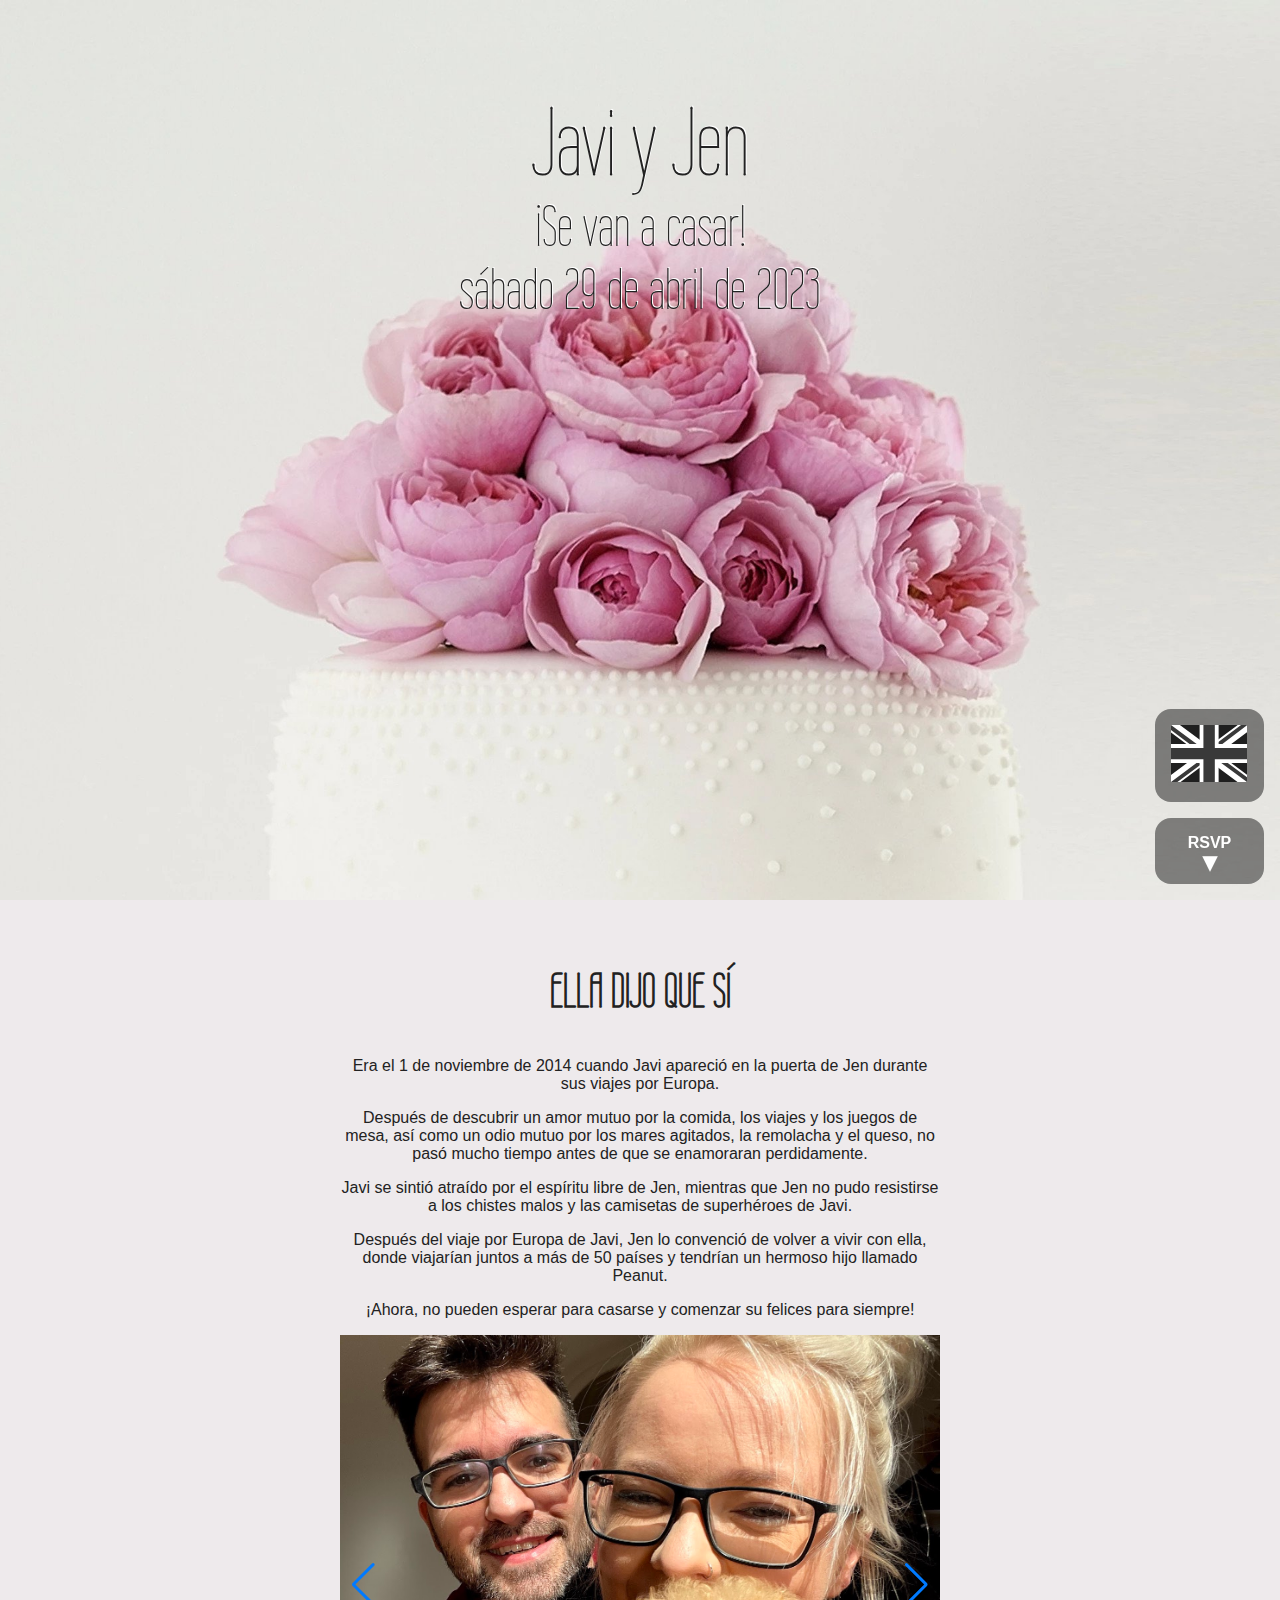
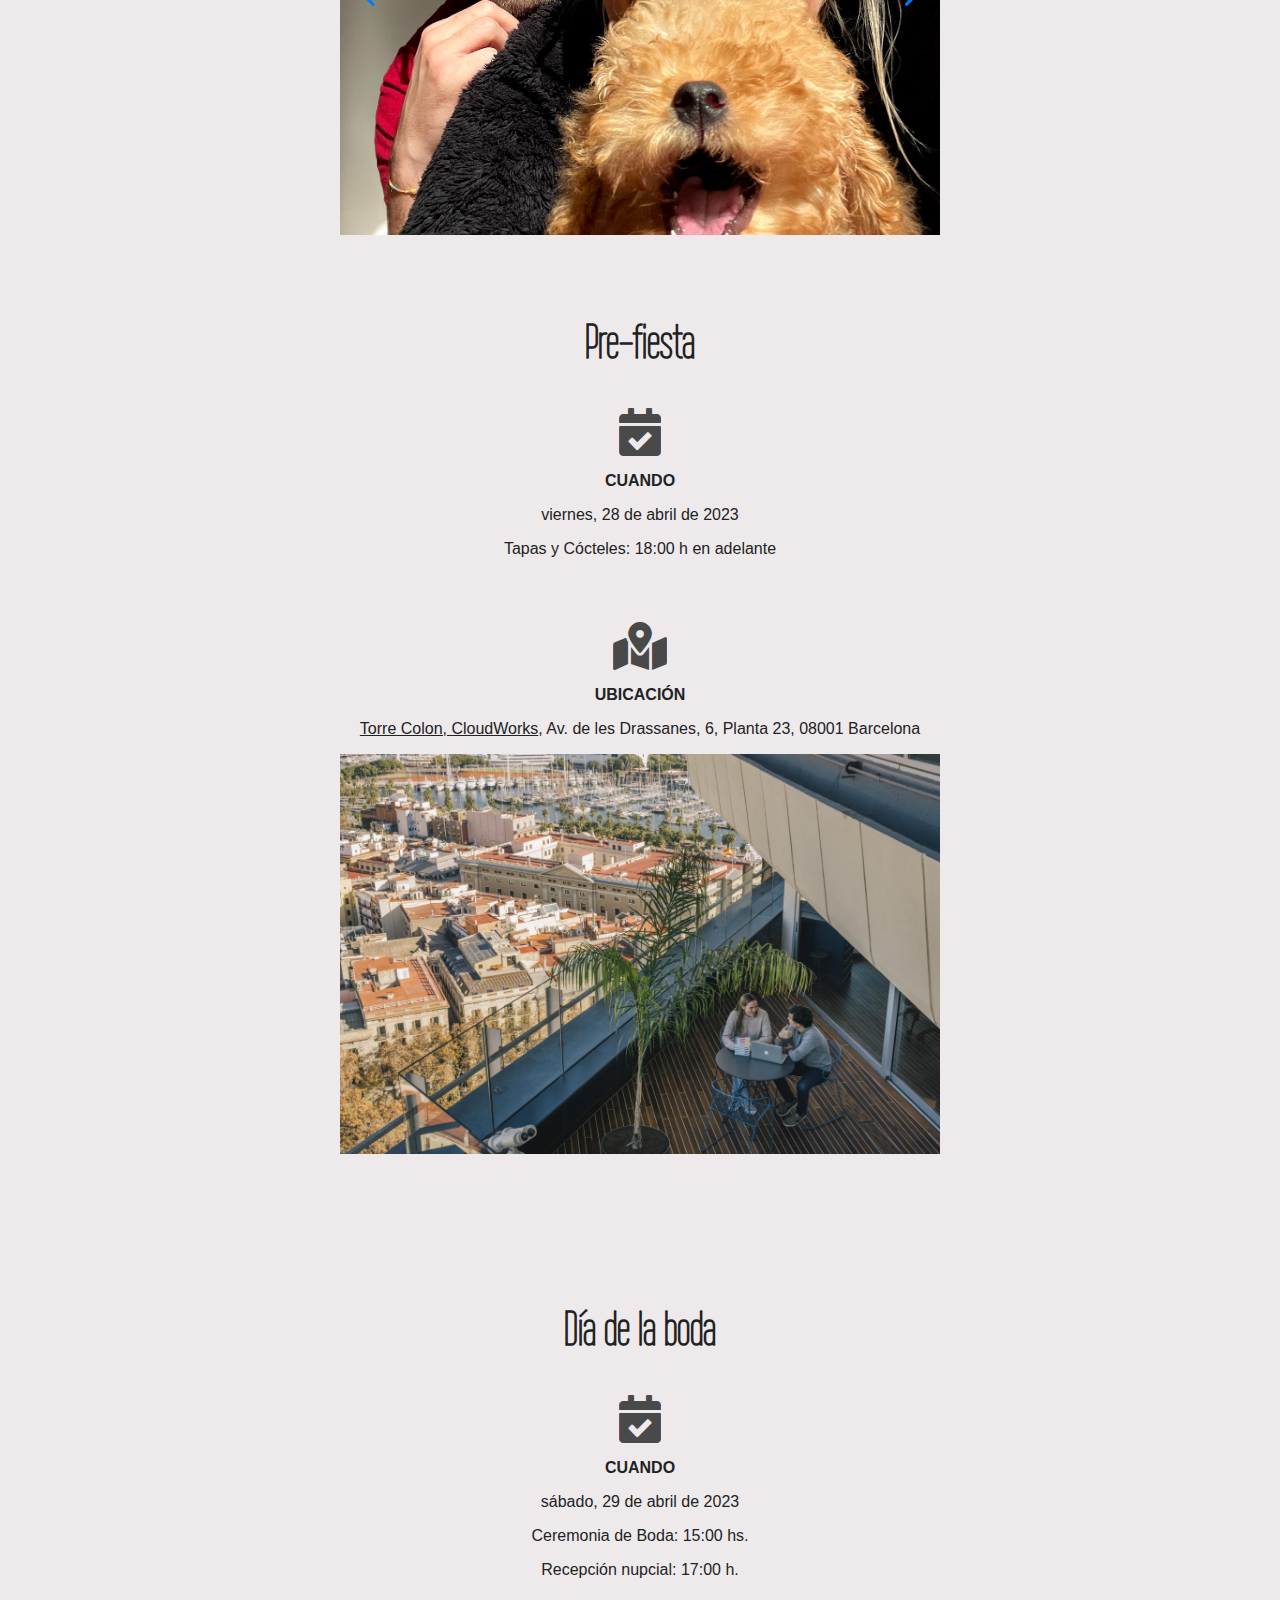
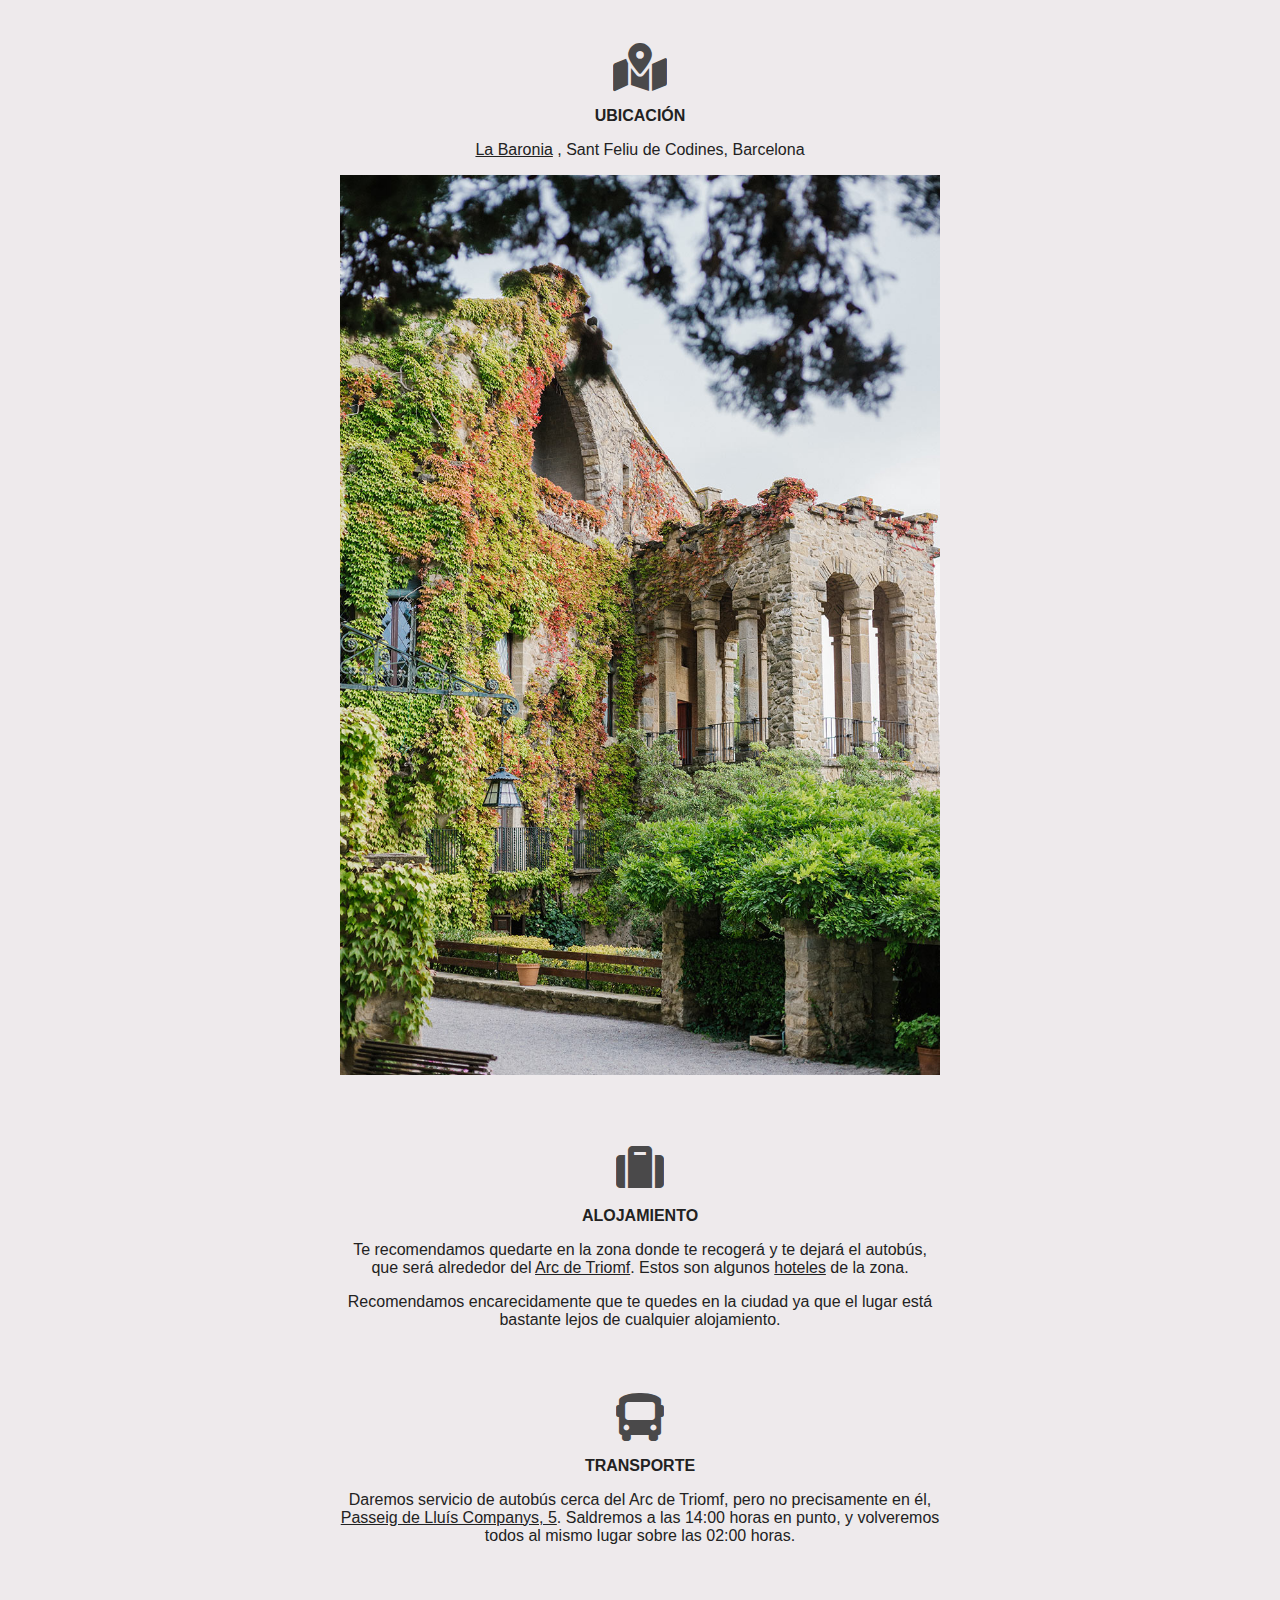
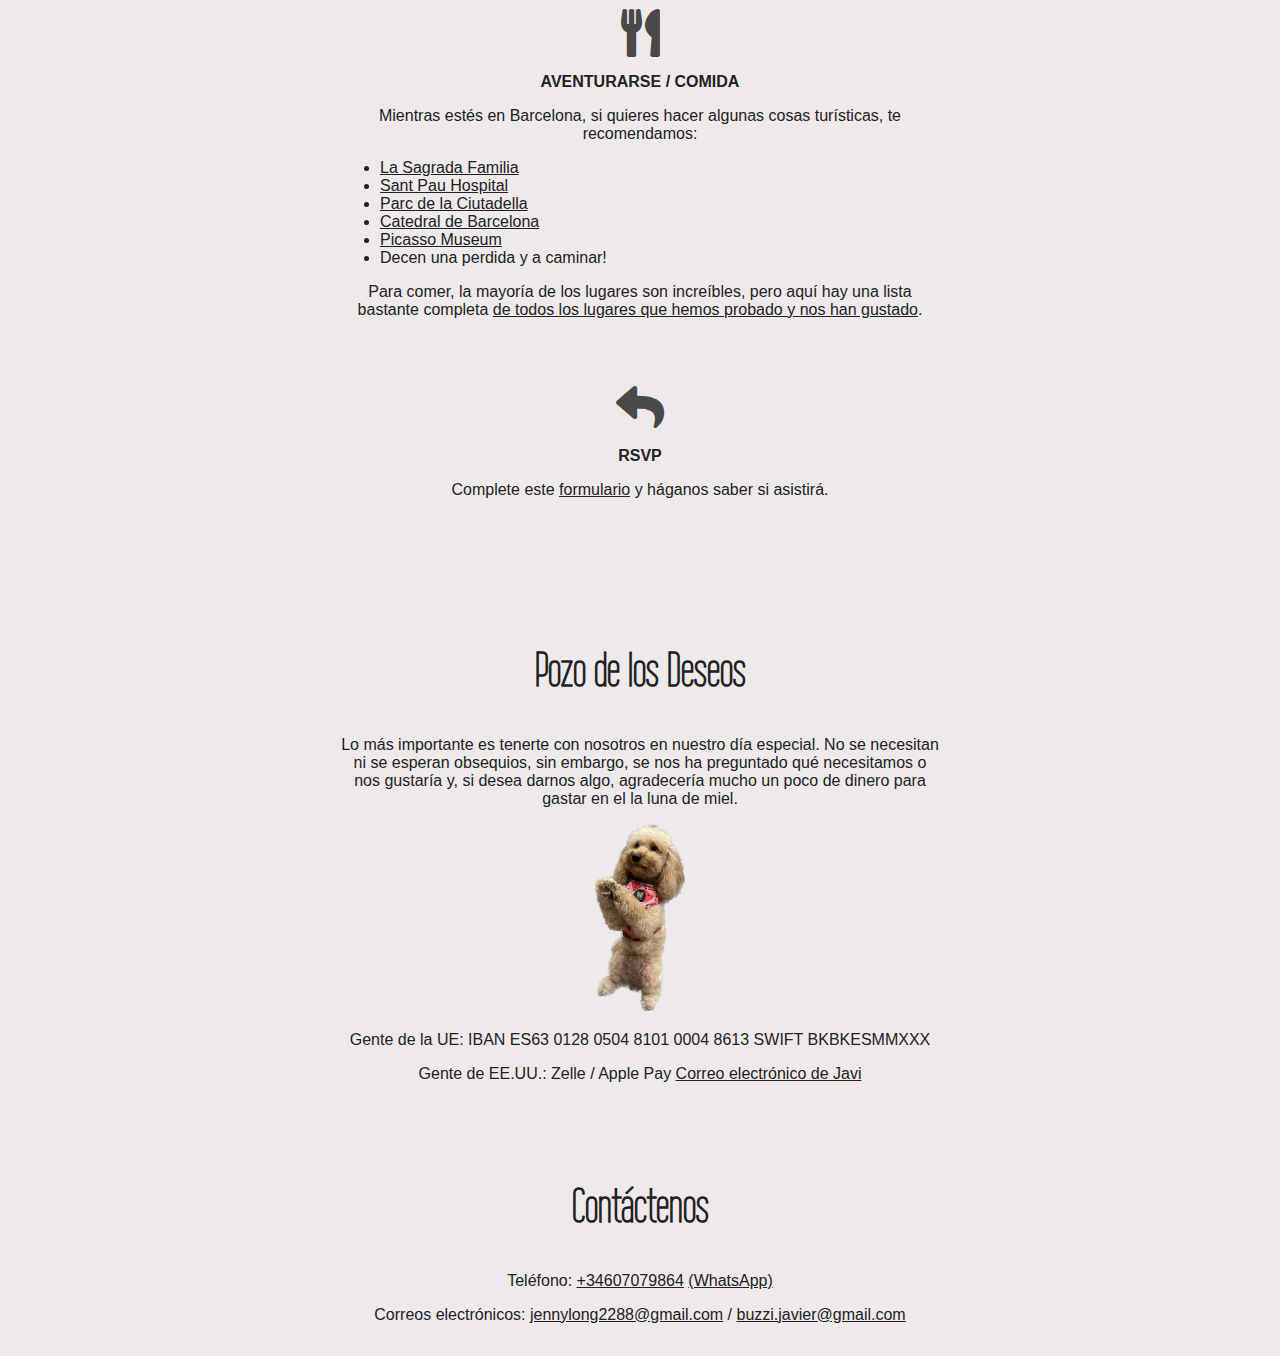
==== commit 3e526093: "Adds swift code" ====
--- a/index_es.html
+++ b/index_es.html
@@ -112,7 +112,7 @@
       <p>Lo más importante es tenerte con nosotros en nuestro día especial. No se necesitan ni se esperan obsequios, sin embargo, se nos ha preguntado qué necesitamos o nos gustaría y, si desea darnos algo, agradecería mucho un poco de dinero para gastar en el la luna de miel.</p>
       <img class="peanut" src="./img/peanut.png" alt="Peanut" />
 
-      <p>Gente de la UE: IBAN <span id="javi2">no-scrape!</span></p>
+      <p>Gente de la UE: IBAN <span id="javi2">no-scrape!</span> SWIFT <span id="javi3">no-scrape!</span></p>
       <p>Gente de EE.UU.: Zelle / Apple Pay <a href="#javi">Correo electrónico de Javi</a></p>
     </section>
     <section class="section">
@@ -128,6 +128,7 @@
 
       var javi = 'YnV6emkuamF2aWVyQGdtYWlsLmNvbQ==';
       var javi2 = 'RVM2MyAwMTI4IDA1MDQgODEwMSAwMDA0IDg2MTM=';
+      var javi3 = 'QktCS0VTTU1YWFg=';
       var jen = 'amVubnlsb25nMjI4OEBnbWFpbC5jb20=';
       var jen2 = 'KzM0NjA3MDc5ODY0';
 
@@ -140,6 +141,7 @@
 
       createLink('m' + 'a' + 'i' + 'l' + 't' + 'o' + ':', atob(javi), document.getElementById('javi'));
       document.getElementById('javi2').innerHTML = atob(javi2);
+      document.getElementById('javi3').innerHTML = atob(javi3);
       createLink('m' + 'a' + 'i' + 'l' + 't' + 'o' + ':', atob(jen), document.getElementById('jen'));
       createLink('m' + 'a' + 'i' + 'l' + 't' + 'o' + ':', atob(jen), document.getElementById('jen'));
       createLink('t' + 'e' + 'l' + ':', atob(jen2), document.getElementById('jen2'));
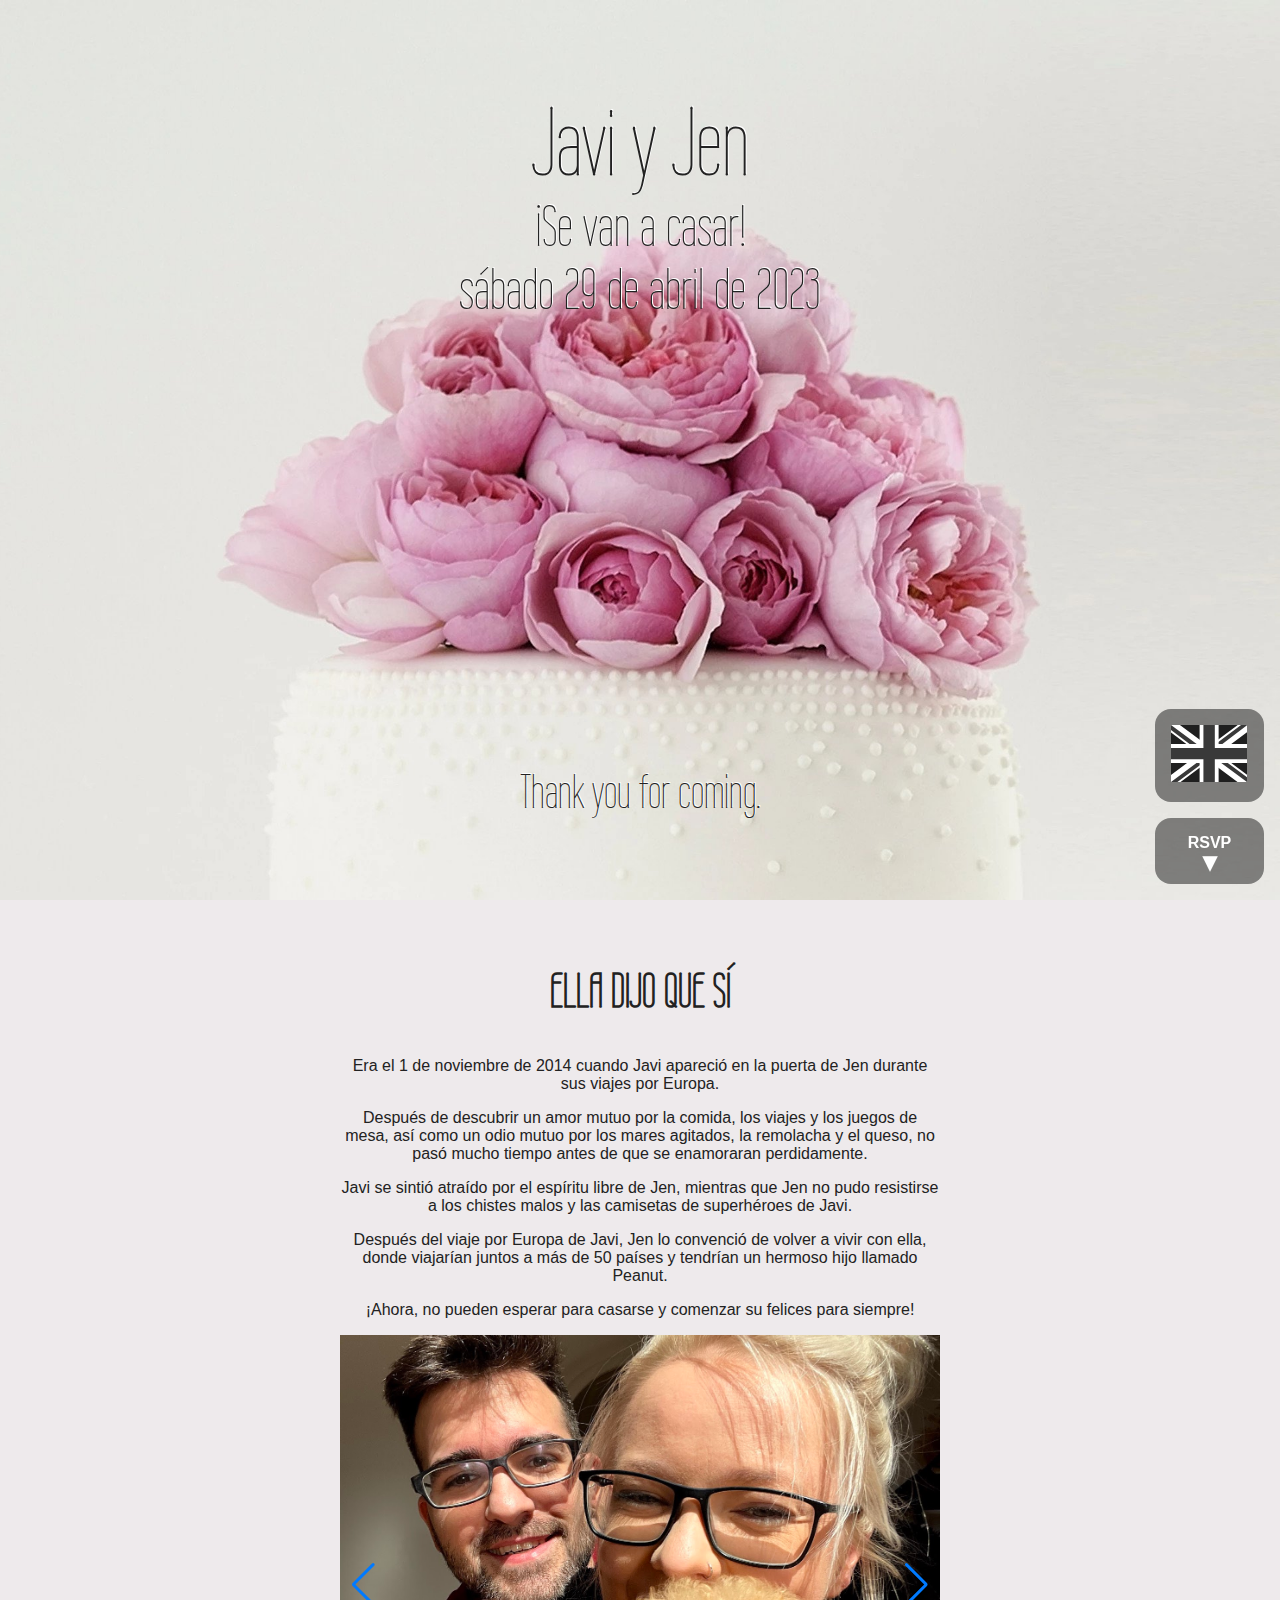
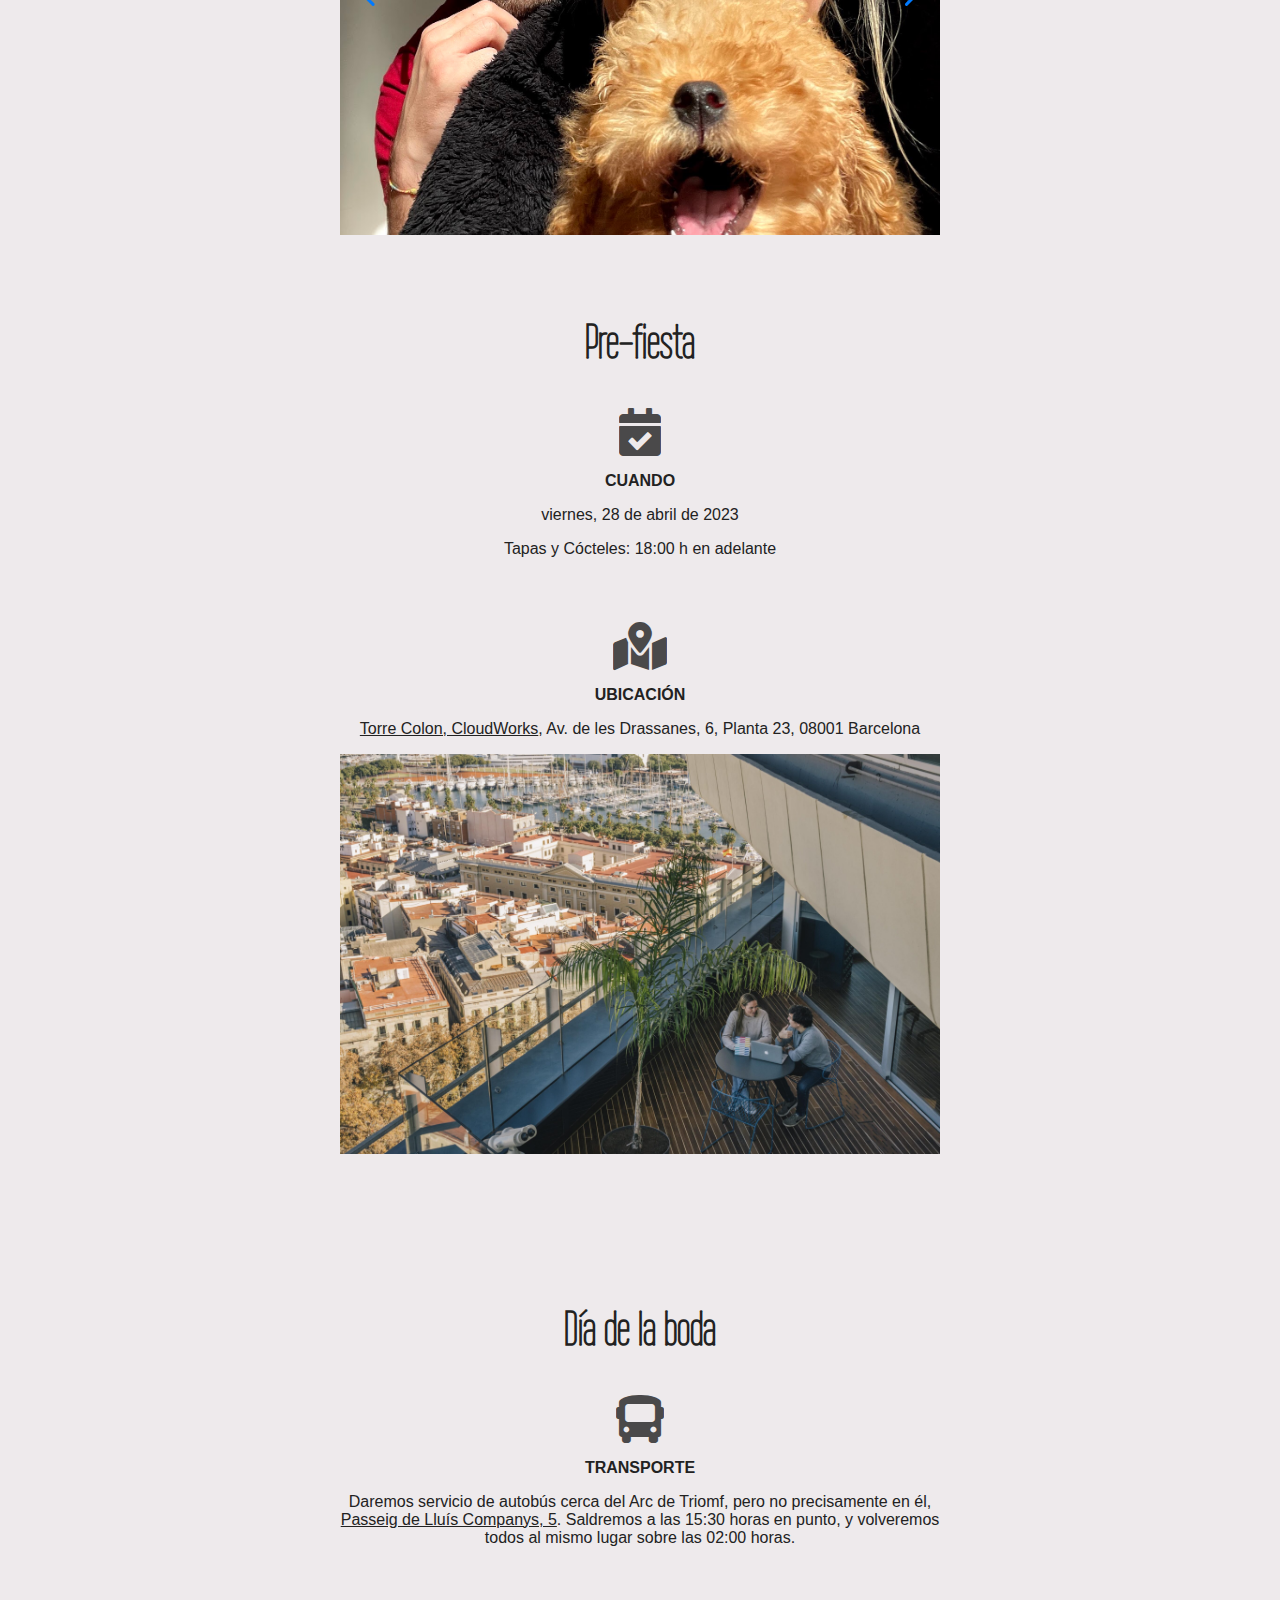
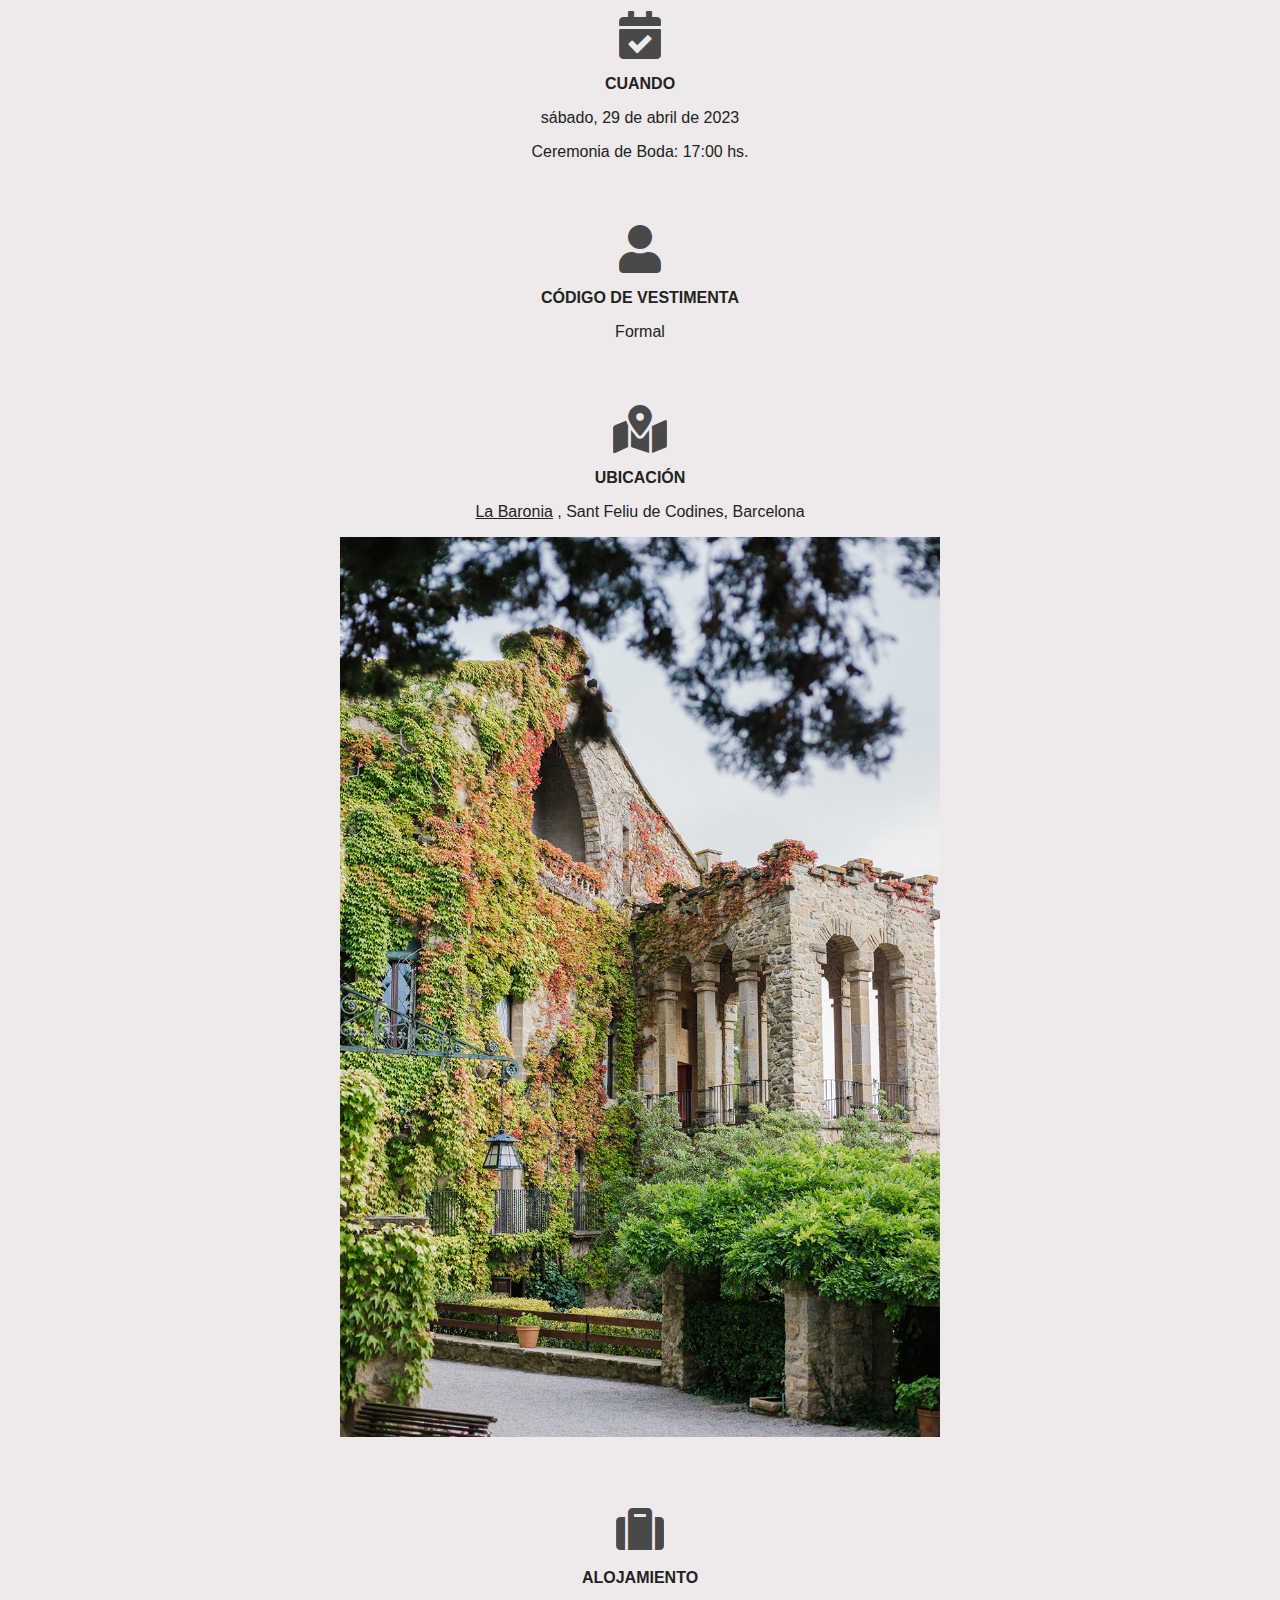
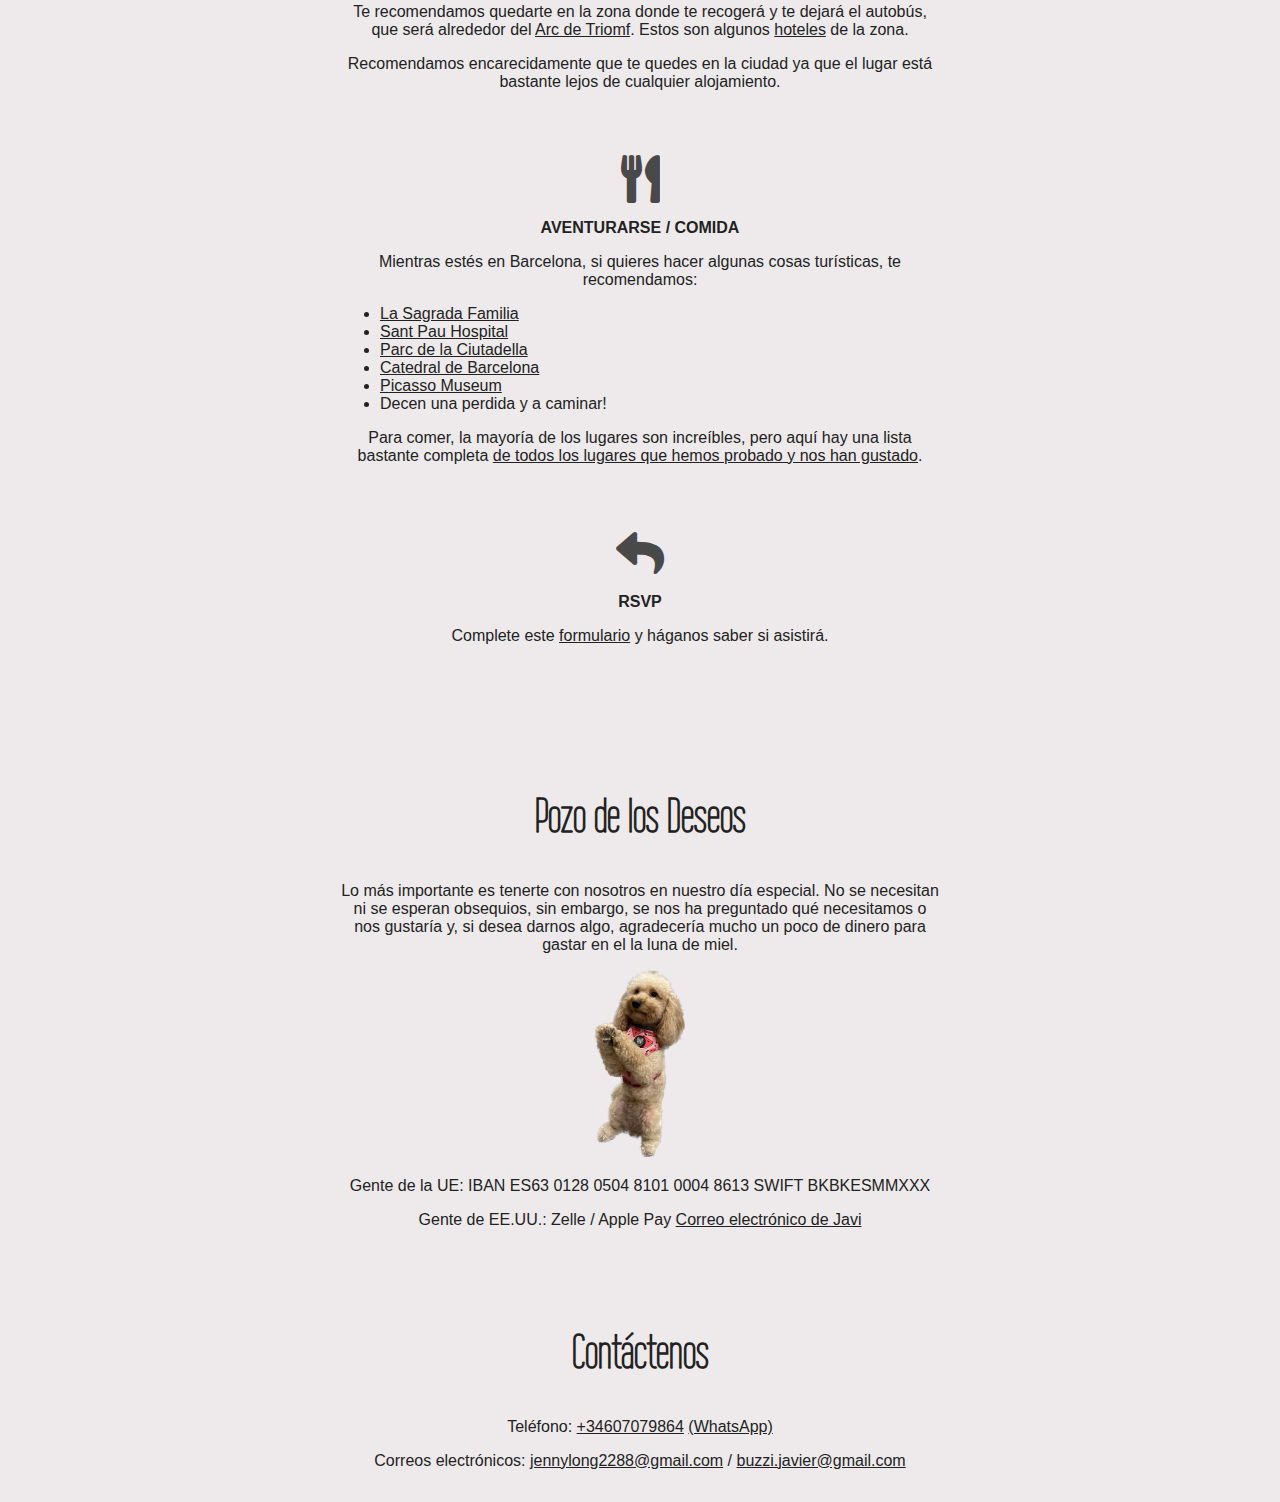
==== commit 87312610: "Adds dress code and fixes time" ====
--- a/index_es.html
+++ b/index_es.html
@@ -64,11 +64,20 @@
     <section class="section">
       <h2 class="sub-heading">Día de la boda</h2>
       <div class="details">
+        <i class="fas fa-bus"></i>
+        <h3 class="details-heading">Transporte</h3>
+        <p>Daremos servicio de autobús cerca del Arc de Triomf, pero no precisamente en él, <a href="https://www.google.com/maps/place/Passeig+de+Llu%C3%ADs+Companys,+5,+08003+Barcelona,+Spain/@41.3890366,2.1801647,17z/data=!3m1!4b1!4m5!3m4!1s0x12a4a2fd1a28395f:0x1a087cace58cc937!8m2!3d41.3890366!4d2.1823587", target="_blank">Passeig de Lluís Companys, 5</a>. Saldremos a las 15:30 horas en punto, y volveremos todos al mismo lugar sobre las 02:00 horas.</p>
+      </div>
+      <div class="details">
         <i class="fas fa-calendar-check"></i>
         <h3 class="details-heading">Cuando</h3>
         <p>sábado, 29 de abril de 2023</p>
-        <p>Ceremonia de Boda: 15:00 hs.</p>
-        <p>Recepción nupcial: 17:00 h.</p>
+        <p>Ceremonia de Boda: 17:00 hs.</p>
+      </div>
+      <div class="details">
+        <i class="fas fa-user"></i>
+        <h3 class="details-heading">Código de vestimenta</h3>
+        <p>Formal</p>
       </div>
       <div class="details">
         <i class="fas fa-map-marked-alt"></i>
@@ -81,11 +90,6 @@
         <h3 class="details-heading">Alojamiento</h3>
         <p>Te recomendamos quedarte en la zona donde te recogerá y te dejará el autobús, que será alrededor del <a href="https://www.google.com/maps/place/Arco+de+Triunfo+de+Barcelona/@41.3890366,2.1823587,17z/data=!4m13!1m7!3m6!1s0x12a4a2fd1a28395f:0x1a087cace58cc937!2sPasseig+de+Llu%C3%ADs+Companys,+5,+08003+Barcelona,+Spain!3b1!8m2!3d41.3890366!4d2.1823587!3m4!1s0x12a4a2e3366a76a1:0xa9fe2baff53795b1!8m2!3d41.3910524!4d2.1806449", target="_blank">Arc de Triomf</a>. Estos son algunos <a href="https://www.google.com/maps/search/hotels/@41.3909632,2.1792243,16z/data=!4m7!2m6!5m4!5m2!1s2023-04-27!2i3!9i300!6e3" target="_blank">hoteles</a> de la zona.</p>
         <p>Recomendamos encarecidamente que te quedes en la ciudad ya que el lugar está bastante lejos de cualquier alojamiento.</p>
-      </div>
-      <div class="details">
-        <i class="fas fa-bus"></i>
-        <h3 class="details-heading">Transporte</h3>
-        <p>Daremos servicio de autobús cerca del Arc de Triomf, pero no precisamente en él, <a href="https://www.google.com/maps/place/Passeig+de+Llu%C3%ADs+Companys,+5,+08003+Barcelona,+Spain/@41.3890366,2.1801647,17z/data=!3m1!4b1!4m5!3m4!1s0x12a4a2fd1a28395f:0x1a087cace58cc937!8m2!3d41.3890366!4d2.1823587", target="_blank">Passeig de Lluís Companys, 5</a>. Saldremos a las 14:00 horas en punto, y volveremos todos al mismo lugar sobre las 02:00 horas.</p>
       </div>
       <div class="details">
         <i class="fas fa-utensils"></i>
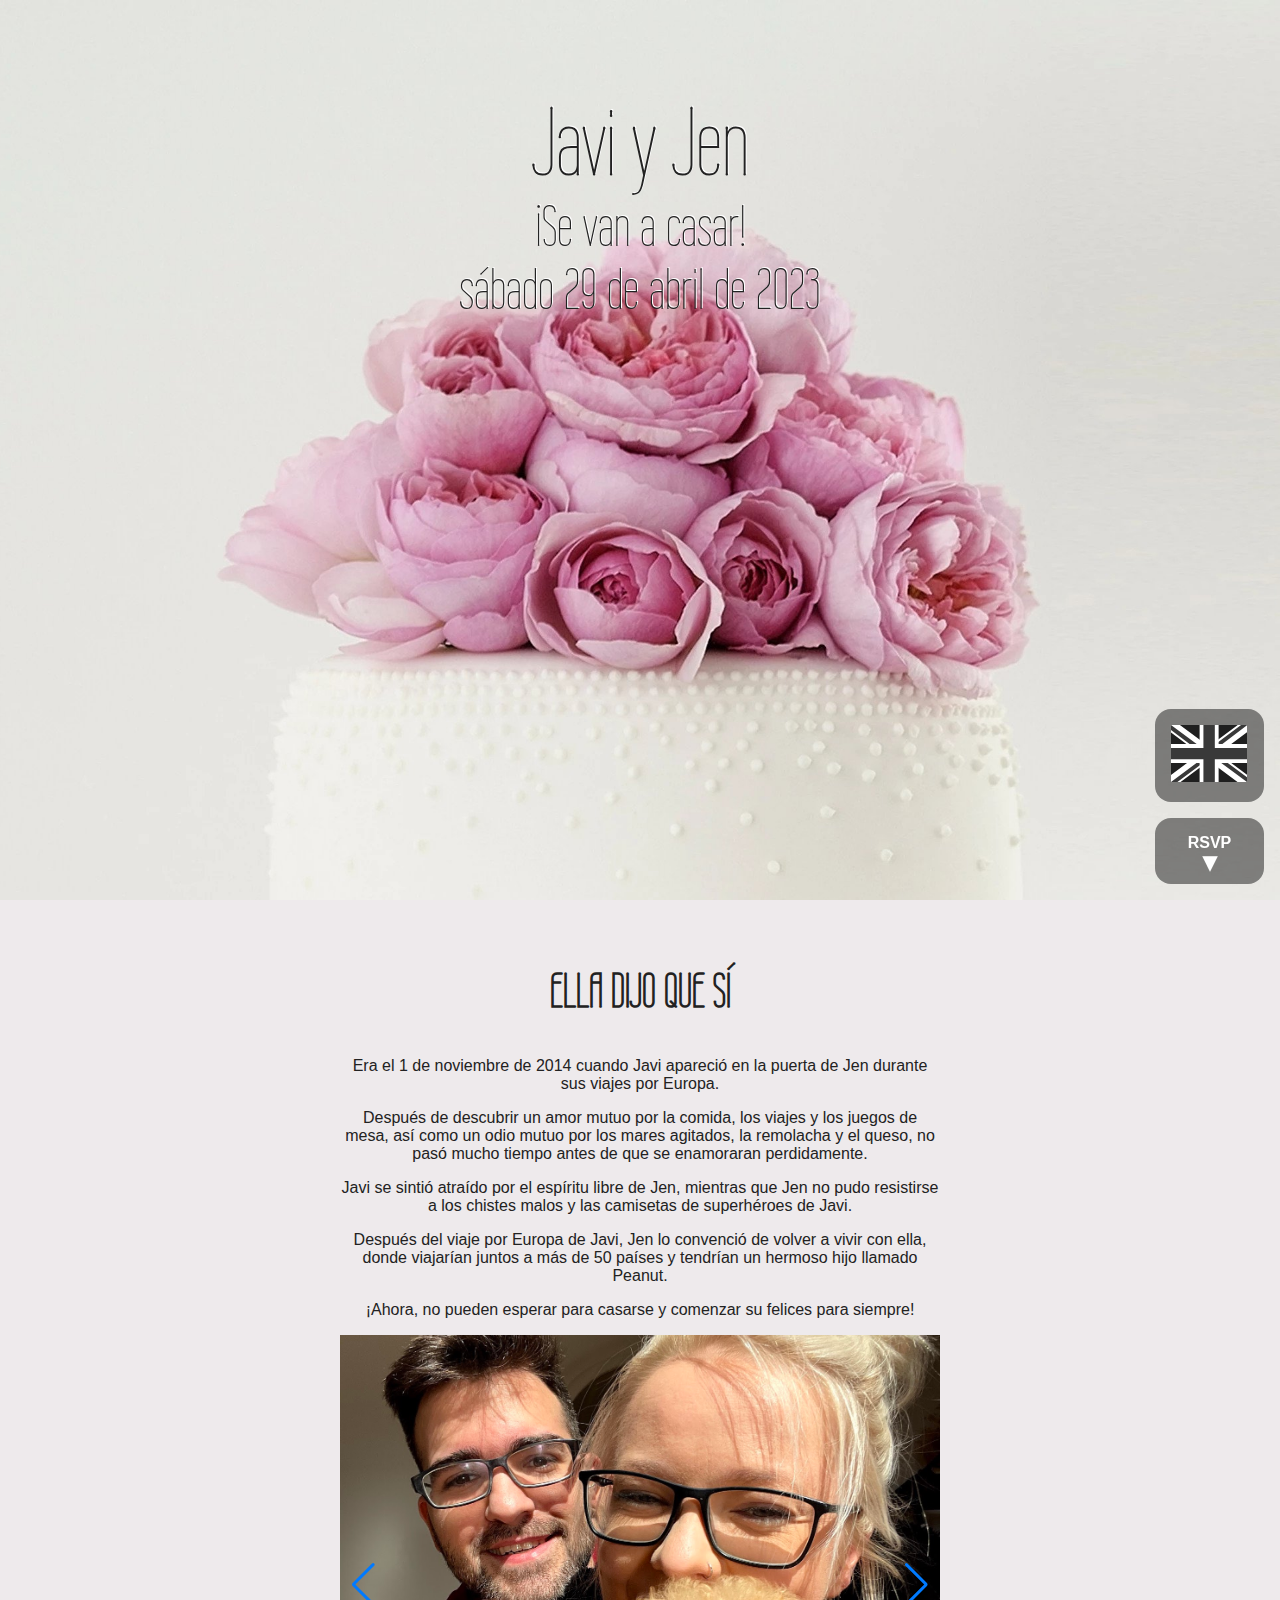
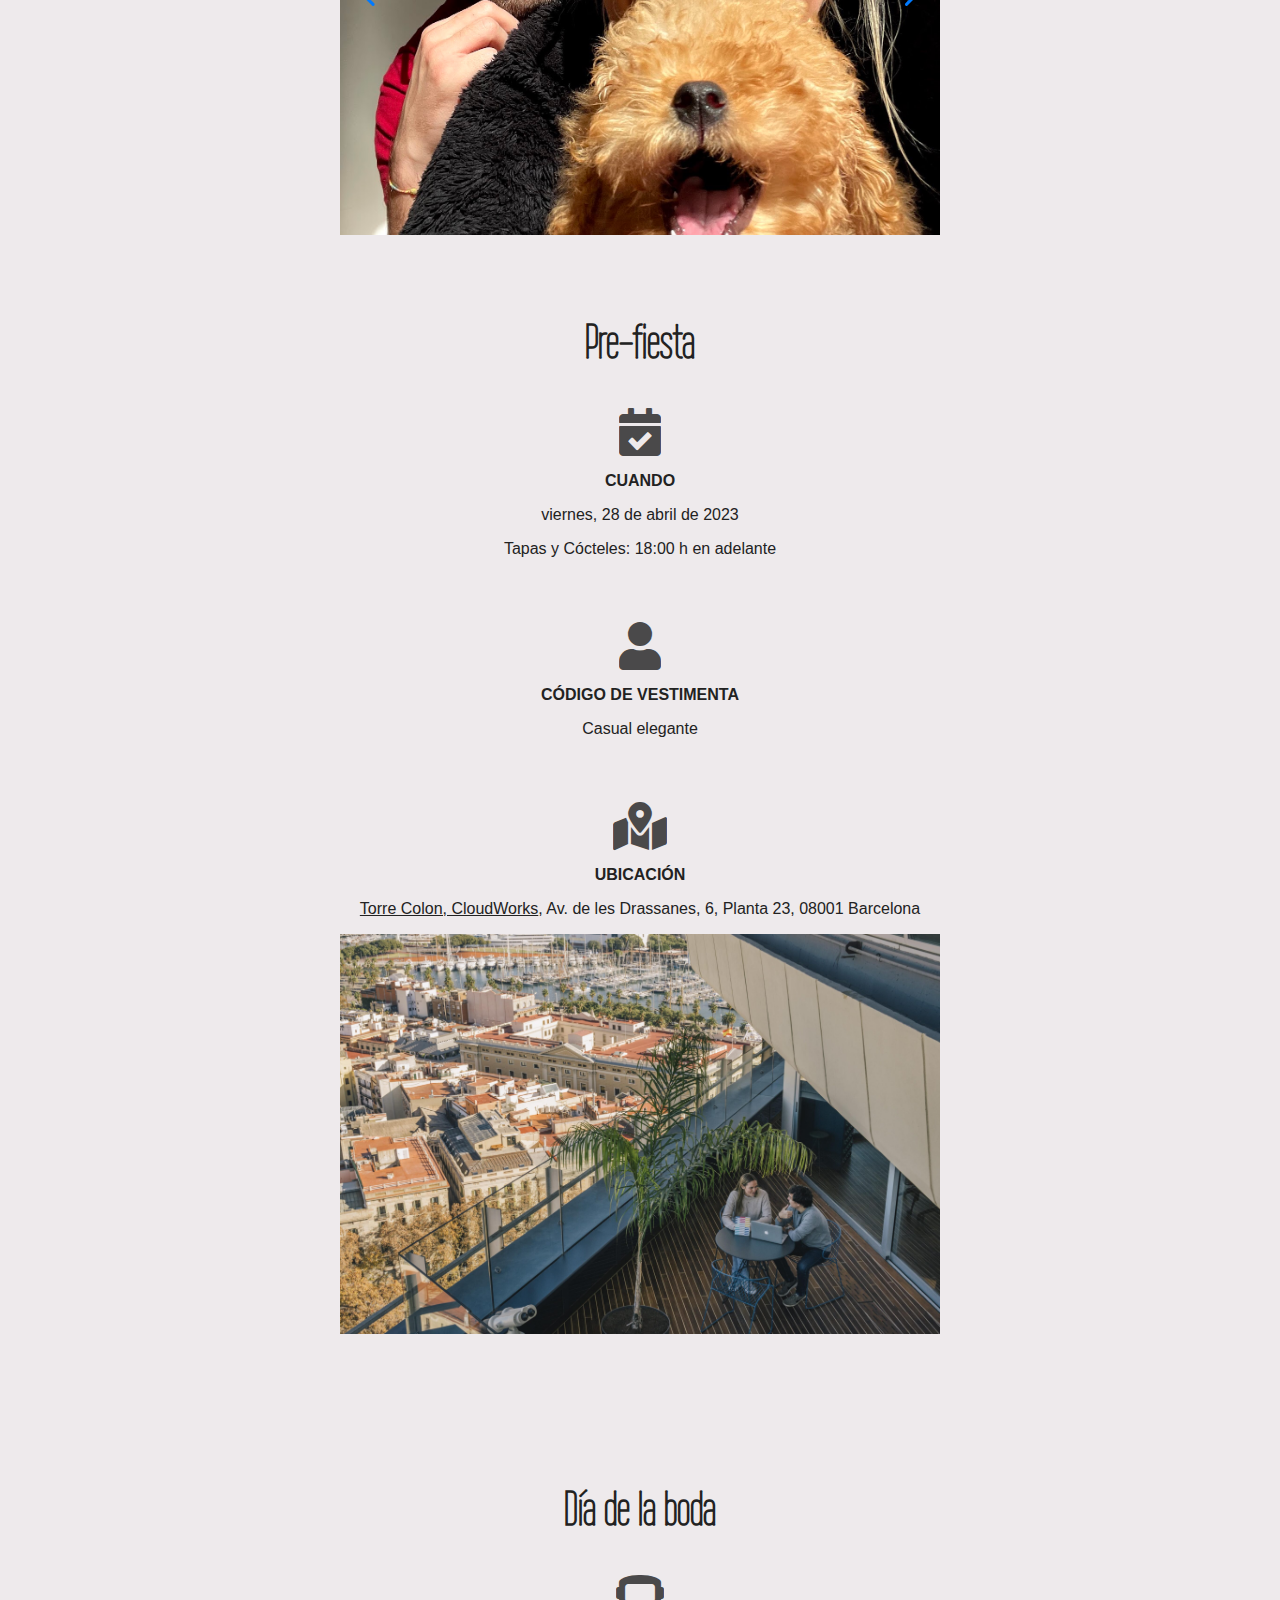
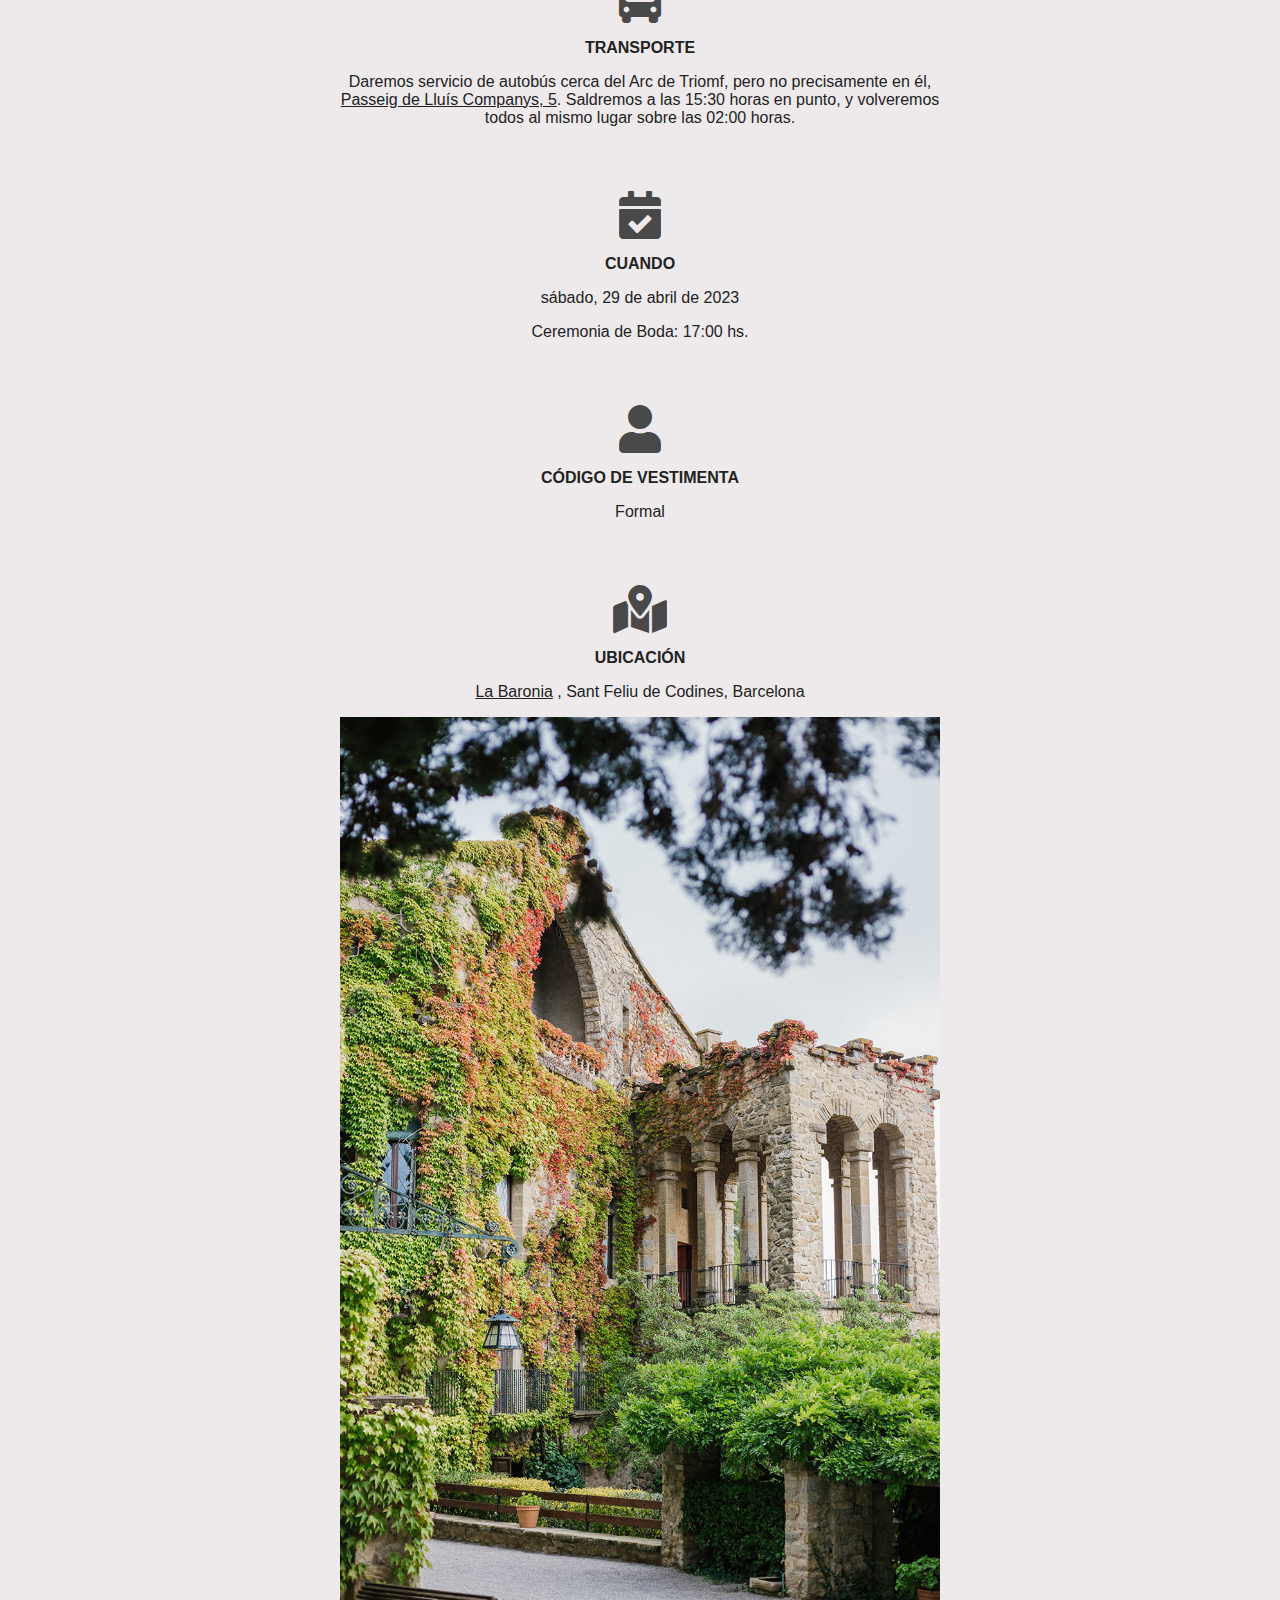
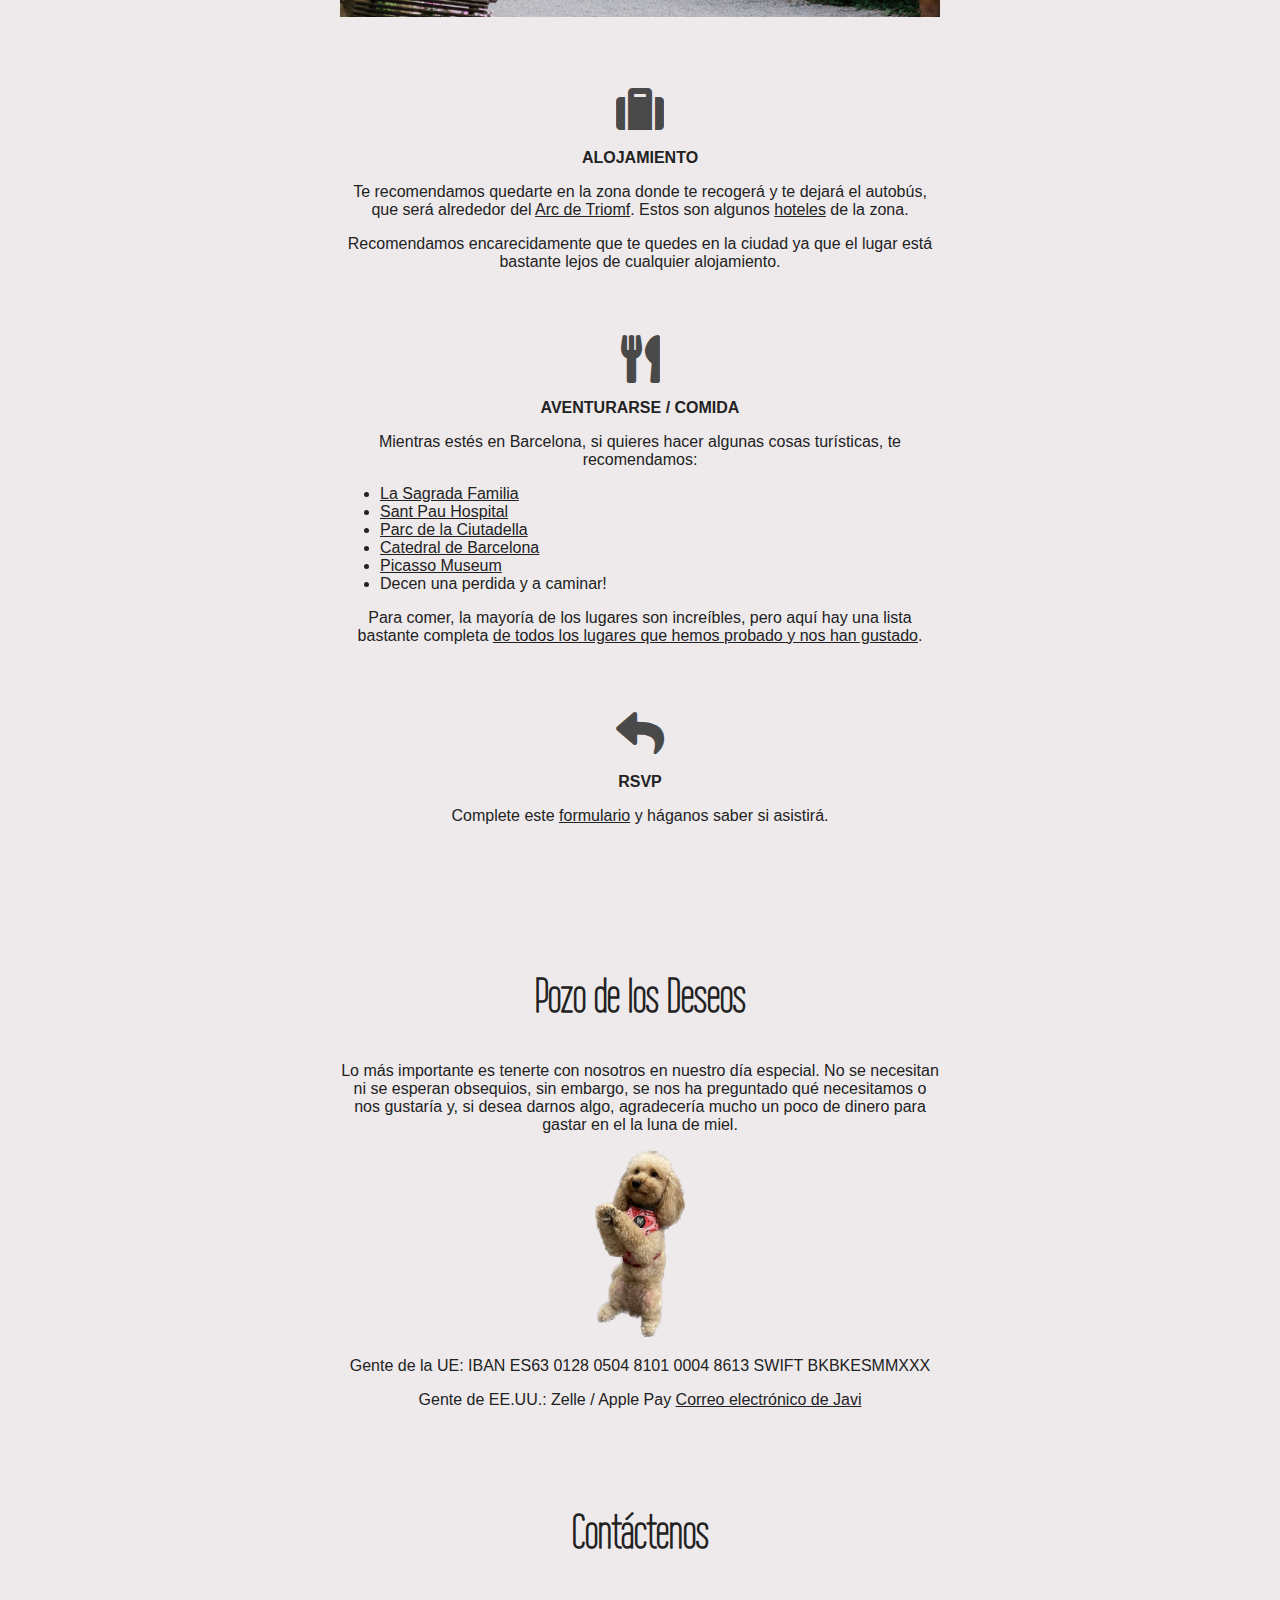
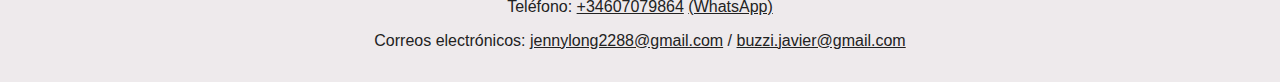
==== commit 0125d962: "Adds dress code for pre party" ====
--- a/index_es.html
+++ b/index_es.html
@@ -55,6 +55,11 @@
         <p>Tapas y Cócteles: 18:00 h en adelante</p>
       </div>
       <div class="details">
+        <i class="fas fa-user"></i>
+        <h3 class="details-heading">Código de vestimenta</h3>
+        <p>Casual elegante</p>
+      </div>
+      <div class="details">
         <i class="fas fa-map-marked-alt"></i>
         <h3 class="details-heading">Ubicación</h3>
         <p><a rel="noopener" target="_blank" href="https://www.google.com/maps/place/Cloudworks+La+Rambla+-+Drassanes/@41.376458,2.1752264,15z/data=!4m5!3m4!1s0x0:0xe44ef449dd2c937f!8m2!3d41.376458!4d2.1752264">Torre Colon, CloudWorks</a>, Av. de les Drassanes, 6, Planta 23, 08001 Barcelona</p>
